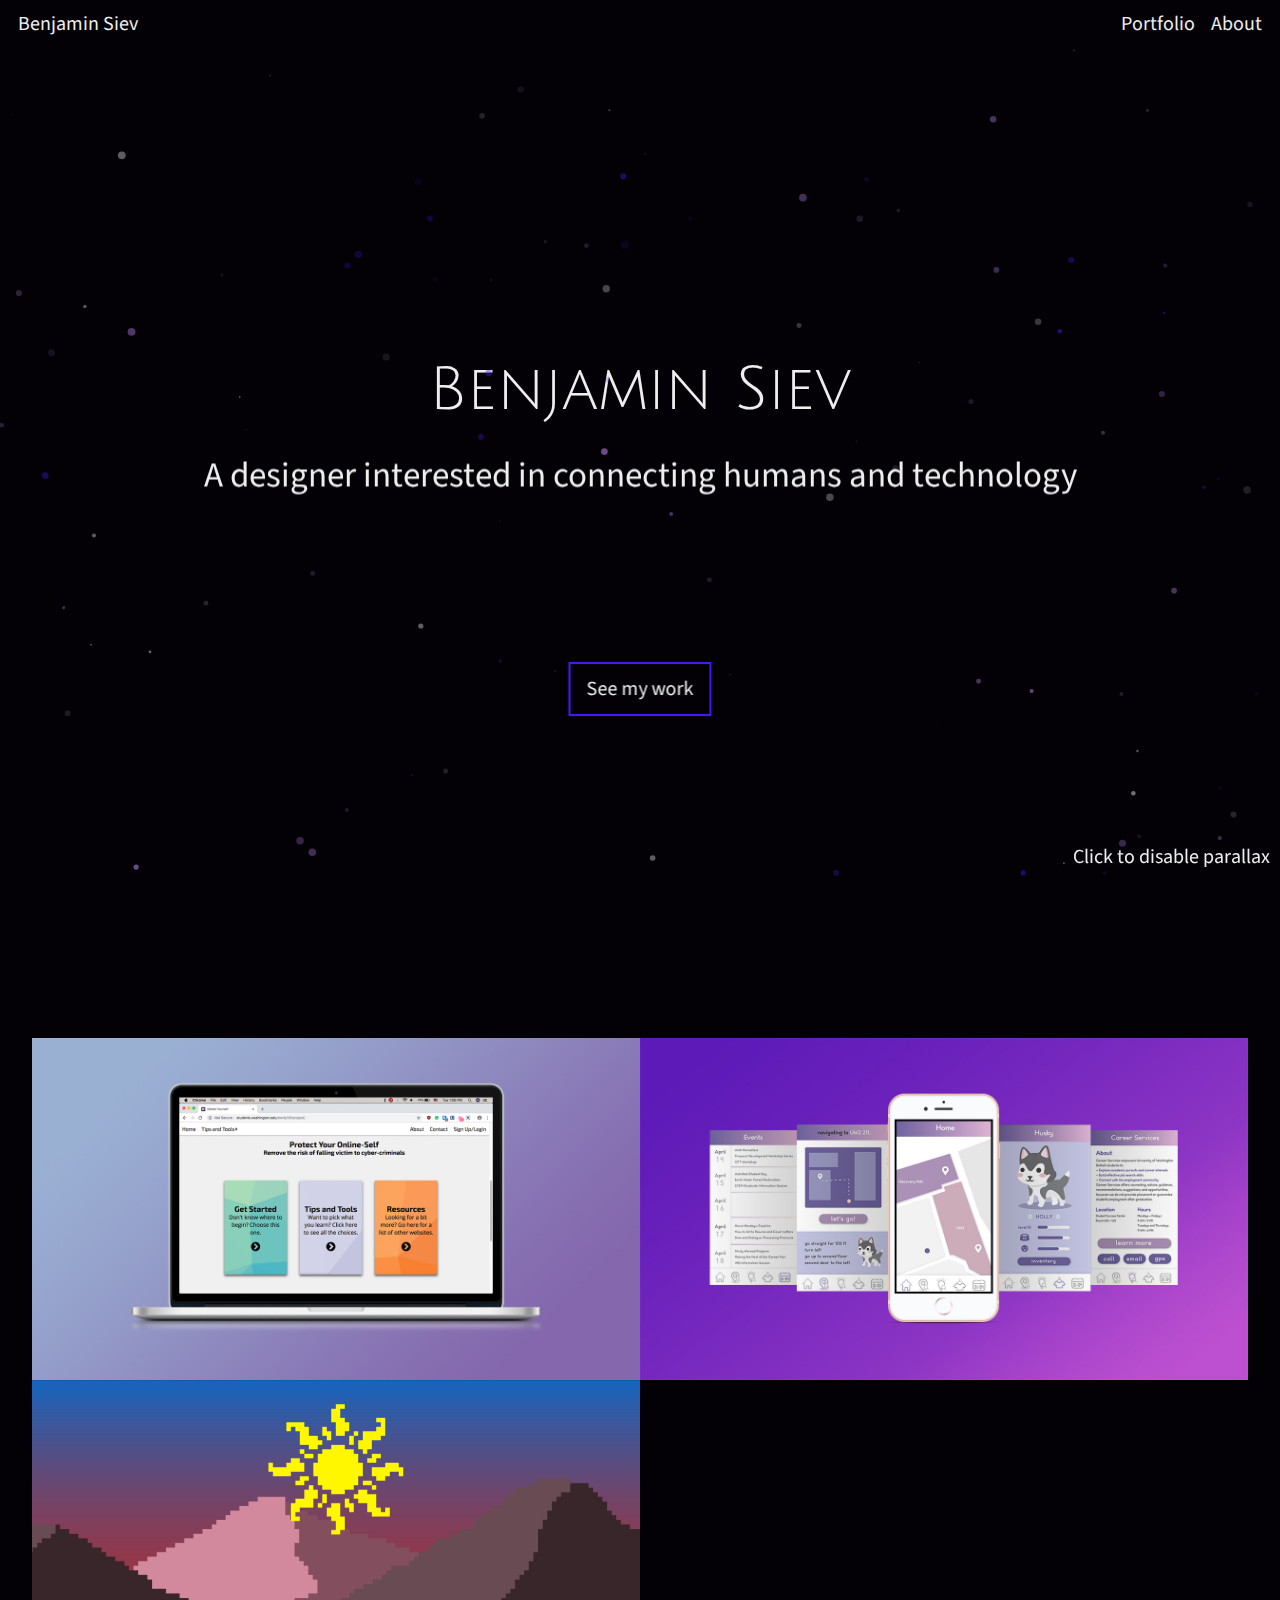
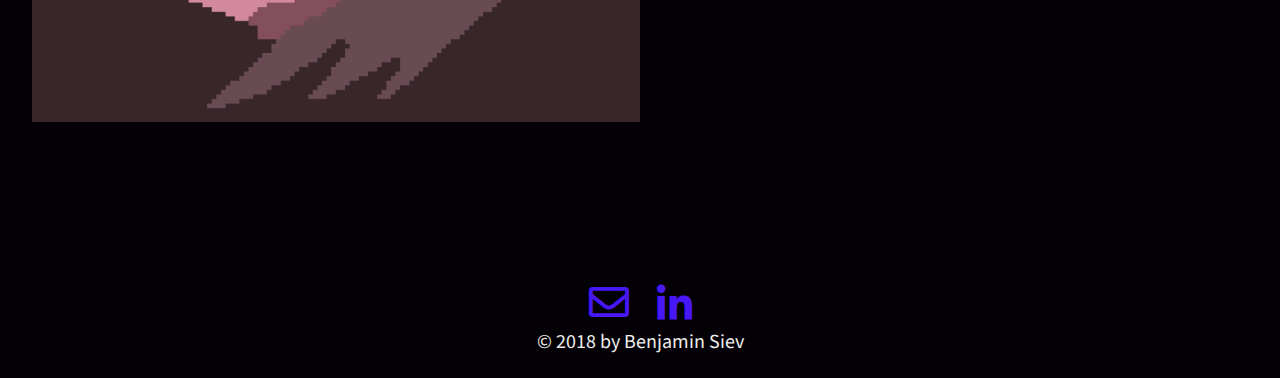
==== index.html @ a451a5f2 "redesigned portfolio and finished different pages" ====
<!doctype html>
<html class="no-js" lang="en" dir="ltr">
  <head>
    <meta charset="utf-8">
    <meta http-equiv="x-ua-compatible" content="ie=edge">
    <meta name="viewport" content="width=device-width, initial-scale=1.0">
    <title>Benjamin Siev</title>
    <link rel="stylesheet" href="css/foundation.css">
    <link rel="stylesheet" href="css/fontawesome/fontawesome-all.min.css">
    <link href="https://fonts.googleapis.com/css?family=Julius+Sans+One|Source+Sans+Pro" rel="stylesheet">
    <link rel="stylesheet" href="css/app.css">
  </head>
<body>
  <div class="sticky" data-sticky-container data-sticky data-options="marginTop:0; stickyOn:small;">
    <div class="title-bar" data-responsive-toggle="navbar">
      <button class="menu-icon" type="button" data-toggle="navbar"></button>
      <div class="title-bar-title">Menu</div>
    </div>

    <div class="top-bar" id="navbar">
      <div class="top-bar-left">
        <ul class="menu">
          <li><a href="#">Benjamin Siev</a></li>
        </ul>
      </div>
      <div class="top-bar-right">
        <ul class="menu">
          <li><a href="#portfolio">Portfolio</a></li>
          <li><a href="http://benjaminsiev.me/pages/about.html">About</a></li>
        </ul>
      </div>
    </div>
  </div>

  <section id="landing">
  	<div class="layer" data-depth="0.4">
  		<h1 id="landingTitle">Benjamin Siev</h1>
  	</div>

  	<div class="layer" data-depth="0.3">
  		<h2 id="subTitle">A designer interested in connecting humans and technology</h2>
  	</div>

  	<div class="layer" data-depth="0">
  		<div id="particles-js"></div>
  		<a id="landingButton" href="#portfolio">See my work</i></a>
  		<p>Click to disable parallax</p>
  	</div>
  </section>

  <div id="portfolio" class="grid-x">
    <div class="cell large-6 container">
      <a href="http://benjaminsiev.me/pages/delete.html">
        <img src="img/deleteYourself(macbook).jpg">
        <div class="overlay">
          <div class="text">
            <h4>Delete Yourself</h4>
            <h6>- web development</h6>
          </div>
        </div>
      </a>
    </div>

    <div class="cell large-6 container">
      <a href="http://benjaminsiev.me/pages/husky.html">
        <img src="img/pocketHusky.jpg">
        <div class="overlay">
          <div class="text">
            <h4>Pocket Husky</h4>
            <h6>- javascript development, technical writing</h6>
          </div>
        </div>
      </a>
    </div>

    <div class="cell large-6 container">
      <a href="http://benjaminsiev.me/pages/zoldo.html">
        <img src="img/zoldo.png">
        <div class="overlay">
          <div class="text">
            <h4>Fable of Zoldo</h4>
            <h6>- art design</h6>
          </div>
        </div>
      </a>
    </div>
  </div>

  <div class="contact grid-x">
    <div class="float-center">
    	<div>
    		<a href="mailto:benjaminsiev@gmail.com"><i class="far fa-envelope fa-2x"></i></a>
    		<a href="https://www.linkedin.com/in/benjamin-siev"><i class="fab fa-linkedin-in fa-2x"></i></a>
    	</div>
    	<p>	&#169; 2018 by Benjamin Siev</p>
    </div>
  </div>

  <script src="js/jquery-3.3.1.min.js"></script>
  <script src="js/vendor/what-input.js"></script>
  <script src="js/vendor/foundation.js"></script>
  <script src="js/parallax/parallax.min.js" charset="utf-8"></script>
  <script src="js/particles/particles.min.js"></script>
  <script src="js/particles/particleOptions.js"></script>
  <script src="js/app.js"></script>
</body>
</html>
---- css/app.css ----
html {
  font-size: 20px;
}

body {
  background-color: #030105;
  color: #eee;
  font-family: 'Source Sans Pro', sans-serif;
}

h1, h2, h3, h4, h5, h6 {
  font-family: 'Julius Sans One', sans-serif;
}

#portfolio {
  width: 95vw;
  margin: 0 auto;
}

/* Landing page styling */
#particles-js, .layer {
	height: 100%;
	width: 100%;
	position: absolute;
}

#landing {
  position: relative;
  height: 95vh;
  width: 100vw;
  max-width: 100%;
  overflow: hidden;
}

#landingTitle {
  position: absolute;
  top: 40%;
  left: 50%;
  -webkit-transform: translate3d(-50%, -50%, 0);
          transform: translate3d(-50%, -50%, 0);
  width: 75%;
  text-align: center;
}

#landing p {
	position: absolute;
	bottom: 10px;
	right: 10px;
	transition: all 0.2s;
	background-image: -webkit-linear-gradient(left, #9A2EFF, #4717f6);
	background-size: 0 40%;
	background-position: 0 100%;
	background-repeat: no-repeat;
}

#landing p:hover {
	cursor: pointer;
	background-size: 100% 40%;
}

#subTitle {
	position: absolute;
  top: 50%;
  left: 50%;
  -webkit-transform: translate3d(-50%, -50%, 0);
          transform: translate3d(-50%, -50%, 0);
  width: 75%;
  text-align: center;
  font-size: 1.75rem;
  font-family: 'Source Sans Pro', sans-serif;
}

#landingButton {
  color: #eee;
  position: absolute;
  top: 75%;
  left: 50%;
  -webkit-transform: translate3d(-50%, -50%, 0);
          transform: translate3d(-50%, -50%, 0);
  text-decoration: none;
  background-color: transparent;
  border:2px solid #4717f6;
  transition: all 0.2s;
  padding: 0.5em 0.8em;
}

#landingButton:hover {
	color: #eee;
  background-color: #4717f6;
}

section {
  margin-bottom: 15vh;
}

.text h6 {
  font-family: "Source Sans Pro", sans-serif;
}

/* Navbar styling */
.top-bar,
.top-bar ul {
  background-color: #030105;
}

.menu li {
  padding: 0.2rem 0.4rem;
}

.menu a {
  color: #eee;
  background-image: -webkit-linear-gradient(left, #9A2EFF, #4717f6);
	background-size: 0 40%;
	background-position: 0 100%;
	background-repeat: no-repeat;
	transition: all 0.2s;
  padding: 0;
}

.menu a:hover,
.menu a:focus {
  background-size: 100% 40%;
  background-color: transparent;
  color: #fff;
}

/* Footer styling */
.contact {
  text-align: center;
  margin-top: 8rem;
}

.contact a {
  margin: 0.6rem;
  transition: all 0.2s;
  color: #4717f6;
}

.contact a:hover {
  color: #9A2EFF;
}

@media screen and (max-width: 39.9375em) {
  html {
    font-size: 16px;
  }

  #subTitle {
    font-size: 1.25rem;
  }
}

@media screen and (min-width: 40em) {
  html {
    font-size: 18px;
  }
}

@media screen and (min-width: 64em) {
  html {
    font-size: 20px;
  }
}

.container {
  position: relative;
}

.overlay {
  position: absolute;
  top: 50%;
  left: 50%;
  -webkit-transform: translate(-50%, -50%);
  transform: translate(-50%, -50%);
  height: 100%;
  width: 100%;
  opacity: 0;
  transition: .5s ease;
  background-color: #4717f6;
}

.container:hover .overlay {
  opacity: 0.9;
}

.text {
  color: white;
  position: absolute;
  bottom: 2rem;
  right: 2.5rem;
  text-align: right;
}

.text h6 {
  font-style: italic;
}
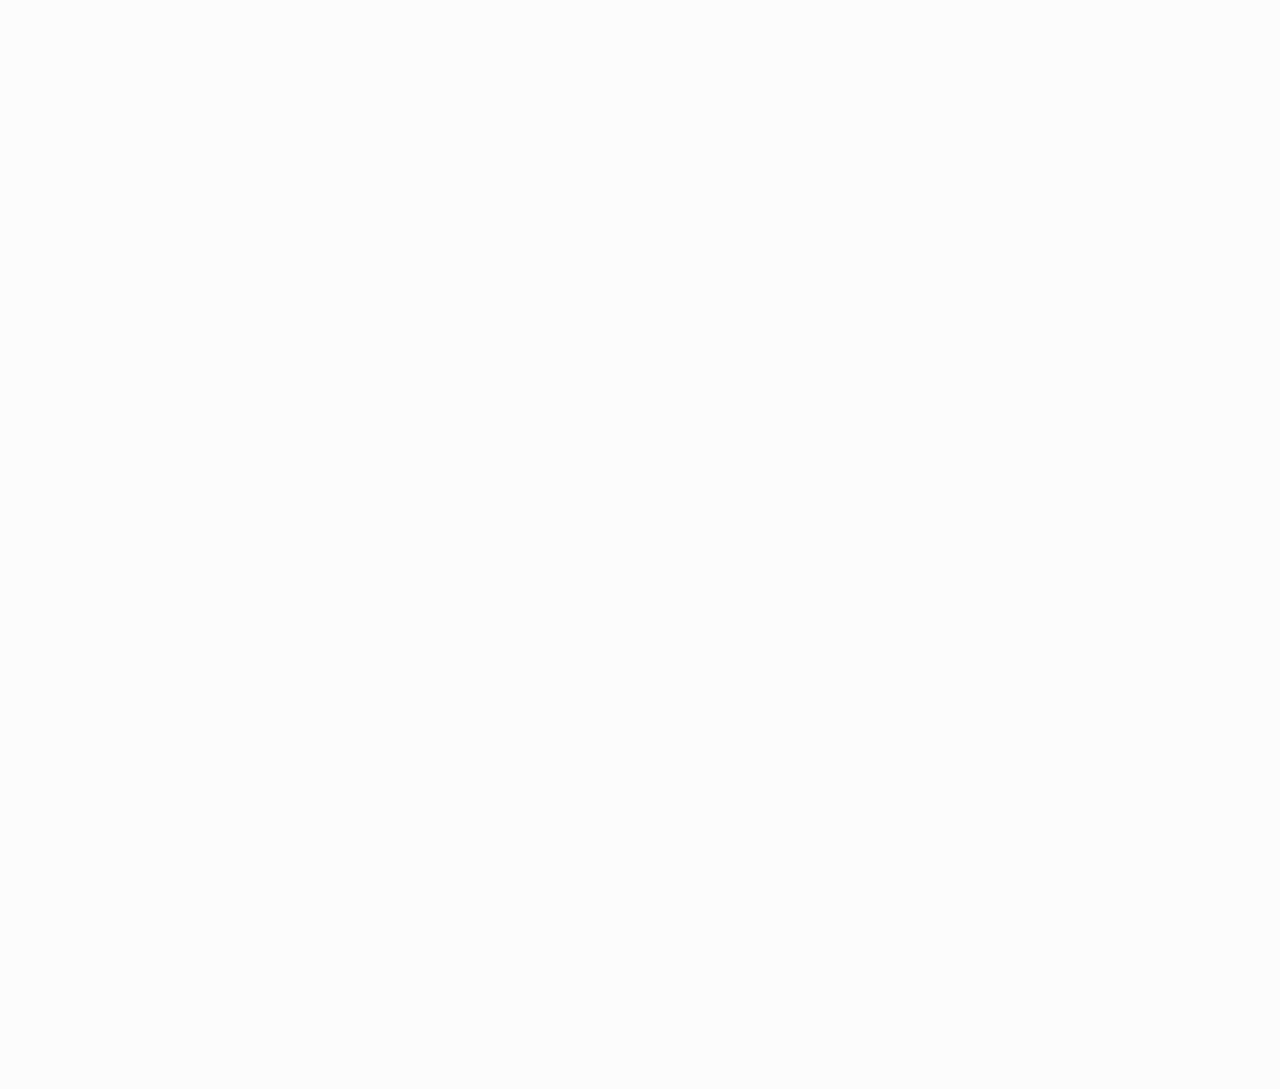
==== commit 091f2dda: "redesigned portfolio" ====
--- a/index.html
+++ b/index.html
@@ -1,107 +1,42 @@
-<!doctype html>
-<html class="no-js" lang="en" dir="ltr">
+<!DOCTYPE html>
+<html lang="en" dir="ltr">
   <head>
     <meta charset="utf-8">
-    <meta http-equiv="x-ua-compatible" content="ie=edge">
     <meta name="viewport" content="width=device-width, initial-scale=1.0">
-    <title>Benjamin Siev</title>
-    <link rel="stylesheet" href="css/foundation.css">
-    <link rel="stylesheet" href="css/fontawesome/fontawesome-all.min.css">
-    <link href="https://fonts.googleapis.com/css?family=Julius+Sans+One|Source+Sans+Pro" rel="stylesheet">
-    <link rel="stylesheet" href="css/app.css">
+    <title>Benjamin Siev | Portfolio</title>
+    <link rel="stylesheet" href="css/index.css">
+    <link href="https://fonts.googleapis.com/css?family=Montserrat:400,700" rel="stylesheet">
+    <link rel="stylesheet" href="css/animsition.min.css">
   </head>
-<body>
-  <div class="sticky" data-sticky-container data-sticky data-options="marginTop:0; stickyOn:small;">
-    <div class="title-bar" data-responsive-toggle="navbar">
-      <button class="menu-icon" type="button" data-toggle="navbar"></button>
-      <div class="title-bar-title">Menu</div>
-    </div>
+  <body>
+    <div class='animsition'>
+      <div class="nameDiv">
+        <h1>Benjamin Siev</h1>
+        <h2>Aspiring UX/UI Designer</h2>
+        <h4><a href='http://benjaminsiev.me/about.html' class='animsition-link'>learn about me</a></h4>
+      </div>
 
-    <div class="top-bar" id="navbar">
-      <div class="top-bar-left">
-        <ul class="menu">
-          <li><a href="#">Benjamin Siev</a></li>
-        </ul>
+      <div class="portfolio">
+        <p><a href='http://benjaminsiev.me/projects/delete.html'>Full-stack website</a> for visitors to learn good online habits | Objective-C development on a group project about autism awareness (Page coming soon!) | <a href='http://benjaminsiev.me/projects/zoldo.html'>Art asset design</a> for an absurdist Unity game | Bloodworks Northwest online training platform <a href='http://benjaminsiev.me/projects/bloodworks.html'>UI concept design</a> | Promoting campus interaction through a mobile AR game using <a href='http://benjaminsiev.me/projects/pocket.html'>JavaScript and Google Maps API</a></p>
       </div>
-      <div class="top-bar-right">
-        <ul class="menu">
-          <li><a href="#portfolio">Portfolio</a></li>
-          <li><a href="http://benjaminsiev.me/pages/about.html">About</a></li>
-        </ul>
+
+      <div class="footer">
+        <h3 class='caption'>&uarr; Go ahead, click on one of those.</h3>
+
+          <div>
+            <h4>Email</h4>
+            <a href="mailto:benjaminsiev@gmail.com"><span class='smallCaps'>benjaminsiev@gmail.com</span></a>
+          </div>
+
+          <div>
+            <h4>LinkedIn</h4>
+            <a href="https://www.linkedin.com/in/benjamin-siev"><span class='smallCaps'>/in/benjamin-siev</span></a>
+          </div>
       </div>
-    </div>
-  </div>
 
-  <section id="landing">
-  	<div class="layer" data-depth="0.4">
-  		<h1 id="landingTitle">Benjamin Siev</h1>
-  	</div>
-
-  	<div class="layer" data-depth="0.3">
-  		<h2 id="subTitle">A designer interested in connecting humans and technology</h2>
-  	</div>
-
-  	<div class="layer" data-depth="0">
-  		<div id="particles-js"></div>
-  		<a id="landingButton" href="#portfolio">See my work</i></a>
-  		<p>Click to disable parallax</p>
-  	</div>
-  </section>
-
-  <div id="portfolio" class="grid-x">
-    <div class="cell large-6 container">
-      <a href="http://benjaminsiev.me/pages/delete.html">
-        <img src="img/deleteYourself(macbook).jpg">
-        <div class="overlay">
-          <div class="text">
-            <h4>Delete Yourself</h4>
-            <h6>- web development</h6>
-          </div>
-        </div>
-      </a>
-    </div>
-
-    <div class="cell large-6 container">
-      <a href="http://benjaminsiev.me/pages/husky.html">
-        <img src="img/pocketHusky.jpg">
-        <div class="overlay">
-          <div class="text">
-            <h4>Pocket Husky</h4>
-            <h6>- javascript development, technical writing</h6>
-          </div>
-        </div>
-      </a>
-    </div>
-
-    <div class="cell large-6 container">
-      <a href="http://benjaminsiev.me/pages/zoldo.html">
-        <img src="img/zoldo.png">
-        <div class="overlay">
-          <div class="text">
-            <h4>Fable of Zoldo</h4>
-            <h6>- art design</h6>
-          </div>
-        </div>
-      </a>
-    </div>
-  </div>
-
-  <div class="contact grid-x">
-    <div class="float-center">
-    	<div>
-    		<a href="mailto:benjaminsiev@gmail.com"><i class="far fa-envelope fa-2x"></i></a>
-    		<a href="https://www.linkedin.com/in/benjamin-siev"><i class="fab fa-linkedin-in fa-2x"></i></a>
-    	</div>
-    	<p>	&#169; 2018 by Benjamin Siev</p>
-    </div>
-  </div>
-
-  <script src="js/jquery-3.3.1.min.js"></script>
-  <script src="js/vendor/what-input.js"></script>
-  <script src="js/vendor/foundation.js"></script>
-  <script src="js/parallax/parallax.min.js" charset="utf-8"></script>
-  <script src="js/particles/particles.min.js"></script>
-  <script src="js/particles/particleOptions.js"></script>
-  <script src="js/app.js"></script>
-</body>
+    <div>
+  </body>
+  <script src='js/jquery-3.3.1.min.js'></script>
+  <script src='js/animsition.min.js'></script>
+  <script src='js/index.js'></script>
 </html>
--- a/css/index.css
+++ b/css/index.css
@@ -0,0 +1,112 @@
+* {
+  font-family: 'Montserrat', sans-serif;
+}
+
+body {
+  background-color: #fcfcfc;
+  transition: background-image 0.2s ease;
+}
+
+p {
+  line-height: 1.6;
+}
+
+.nameDiv {
+  display: inline-block;
+  margin-left: 20vw;
+  margin-top: 5vh;
+}
+
+.nameDiv h1 {
+  font-size: 3.5em;
+}
+
+.nameDiv h2 {
+  font-size: 1.75em;
+  float: right;
+}
+
+.nameDiv h1, h2 {
+  margin: 0.25em 0em;
+}
+
+.nameDiv a {
+  float: right;
+}
+
+.portfolio {
+  font-size: 1.75em;
+  width: 75%;
+  margin: 13vh auto;
+}
+
+a {
+  font-weight: bold;
+  color: #9A2EFF;
+  background-image: -webkit-linear-gradient(left, #9A2EFF 0%, #9A2EFF 100%);
+  border-bottom: 3px solid #9A2EFF;
+  transition: all 0.2s;
+  background-size: 100% 0;
+  background-position: 0 100%;
+  background-repeat: no-repeat;
+  text-decoration: none;
+}
+
+a:hover {
+  color: #fcfcfc;
+  background-size: 100% 100%;
+}
+
+.caption {
+  font-size: 1.75em;
+  margin: auto 2em;
+}
+
+.footer {
+  display: flex;
+  justify-content: center;
+}
+
+.footer div {
+  display: inline-block;
+  margin: 0 2em;
+}
+
+.footer div a {
+  font-size: 1.25em;
+}
+
+.smallCaps {
+  font-variant: small-caps;
+}
+
+@media screen and (max-width: 39.9375em) {
+  html {
+    font-size: 16px;
+  }
+
+  .nameDiv {
+    margin: 5vw;
+  }
+
+  .nameDiv h2, .nameDiv a {
+    float: none;
+  }
+
+  .portfolio {
+    width: 90%;
+    margin: 10vw auto;
+  }
+}
+
+@media screen and (min-width: 40em) {
+  html {
+    font-size: 18px;
+  }
+}
+
+@media screen and (min-width: 64em) {
+  html {
+    font-size: 20px;
+  }
+}
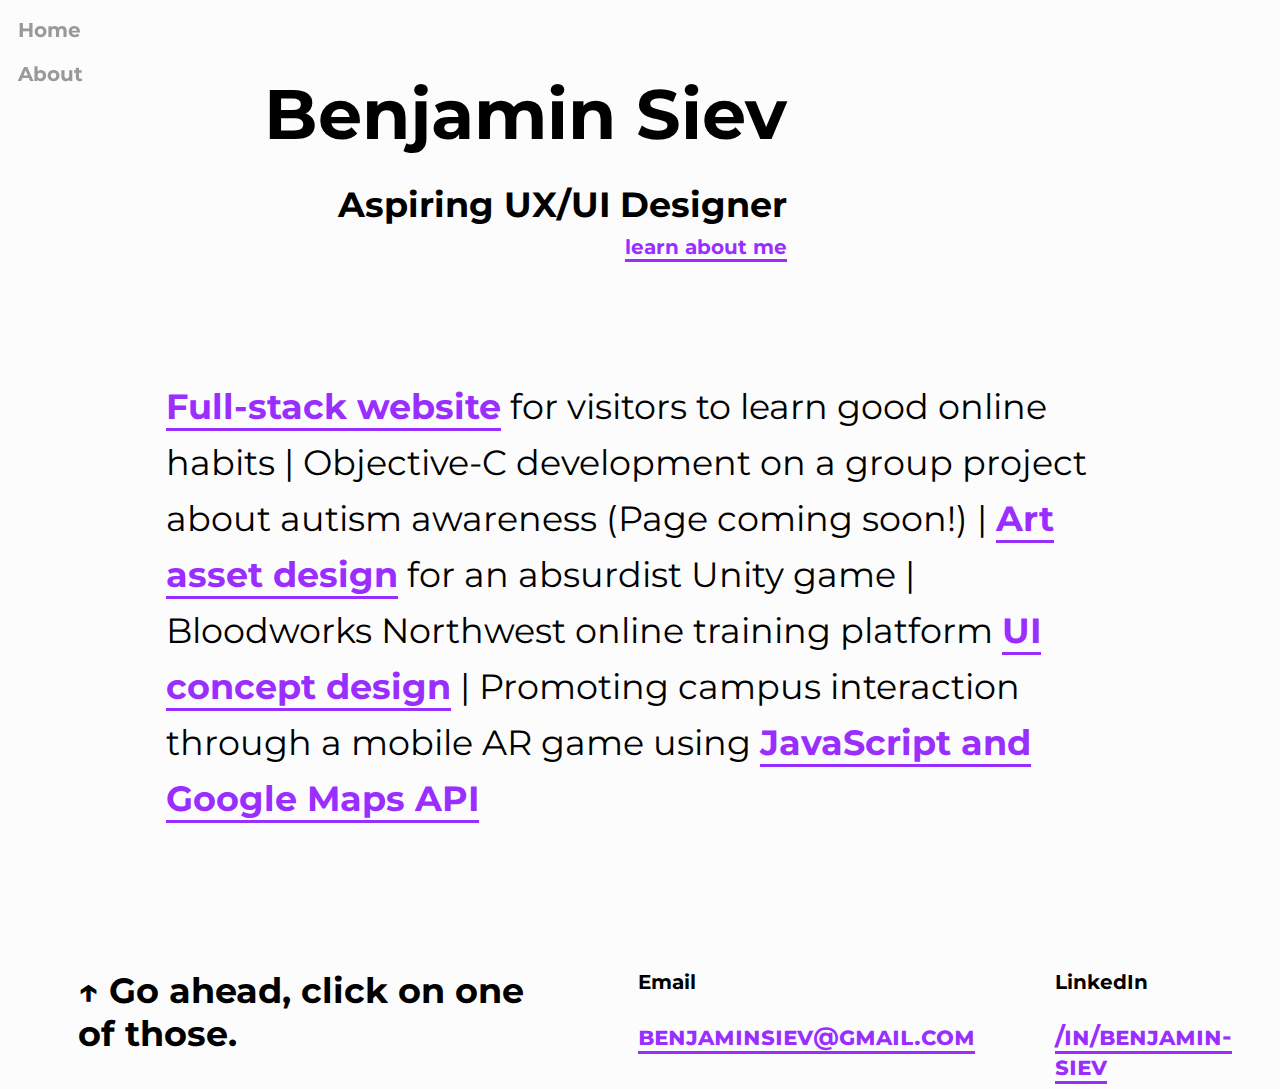
==== commit 496d6a53: "took out animsition to prevent infinite load times" ====
--- a/index.html
+++ b/index.html
@@ -4,12 +4,19 @@
     <meta charset="utf-8">
     <meta name="viewport" content="width=device-width, initial-scale=1.0">
     <title>Benjamin Siev | Portfolio</title>
+    <link href="https://fonts.googleapis.com/css?family=Montserrat:400,700" rel="stylesheet">
     <link rel="stylesheet" href="css/index.css">
-    <link href="https://fonts.googleapis.com/css?family=Montserrat:400,700" rel="stylesheet">
-    <link rel="stylesheet" href="css/animsition.min.css">
+    <link rel="stylesheet" href="css/fontawesome/fontawesome-all.min.css">
   </head>
   <body>
-    <div class='animsition'>
+      <div id='navbar' class='nav'>
+        <a href="javascript:void(0);" class="icon" onclick="showNav()">
+          <i class="fa fa-bars fa-lg"></i>
+        </a>
+        <a href="http://benjaminsiev.me/">Home</a>
+        <a href="http://benjaminsiev.me/about.html">About</a>
+      </div>
+
       <div class="nameDiv">
         <h1>Benjamin Siev</h1>
         <h2>Aspiring UX/UI Designer</h2>
@@ -17,7 +24,7 @@
       </div>
 
       <div class="portfolio">
-        <p><a href='http://benjaminsiev.me/projects/delete.html'>Full-stack website</a> for visitors to learn good online habits | Objective-C development on a group project about autism awareness (Page coming soon!) | <a href='http://benjaminsiev.me/projects/zoldo.html'>Art asset design</a> for an absurdist Unity game | Bloodworks Northwest online training platform <a href='http://benjaminsiev.me/projects/bloodworks.html'>UI concept design</a> | Promoting campus interaction through a mobile AR game using <a href='http://benjaminsiev.me/projects/pocket.html'>JavaScript and Google Maps API</a></p>
+        <p><a href='http://benjaminsiev.me/projects/delete.html'>Full-stack website</a> for visitors to learn good online habits | Objective-C development on a group project about autism awareness (Page coming soon!) | <a href='http://benjaminsiev.me/projects/zoldo.html'>Art asset design</a> for an absurdist Unity game | Bloodworks Northwest online training platform <a href='http://benjaminsiev.me/projects/bloodworks.html'>UI concept design</a> | Promoting campus interaction through a mobile AR game using <a href='http://benjaminsiev.me/projects/husky.html'>JavaScript and Google Maps API</a></p>
       </div>
 
       <div class="footer">
@@ -33,10 +40,7 @@
             <a href="https://www.linkedin.com/in/benjamin-siev"><span class='smallCaps'>/in/benjamin-siev</span></a>
           </div>
       </div>
-
-    <div>
   </body>
   <script src='js/jquery-3.3.1.min.js'></script>
-  <script src='js/animsition.min.js'></script>
   <script src='js/index.js'></script>
 </html>
--- a/css/index.css
+++ b/css/index.css
@@ -9,6 +9,30 @@
 
 p {
   line-height: 1.6;
+}
+
+.nav {
+  margin: 0;
+  padding: 0;
+  width: 5%;
+  position: fixed;
+}
+
+.nav a {
+  display: block;
+  padding: 0.5em;
+  border: none;
+  color: #999999;
+  background-image: none;
+  text-decoration: none;
+}
+
+.nav a:hover {
+  color: #636363
+}
+
+.nav .icon {
+  display: none;
 }
 
 .nameDiv {
@@ -97,12 +121,32 @@
     width: 90%;
     margin: 10vw auto;
   }
+
+  .nav a:not(:first-child) {
+    display: none;
+  }
+
+  .nav a.icon {
+    display: block;
+  }
+}
+
+@media screen and (max-width: 39.9375em) {
+  .nav.responsive {
+    position: relative;
+  }
+
+  .nav.responsive a {
+    display: block;
+    text-align: left;
+  }
 }
 
 @media screen and (min-width: 40em) {
   html {
     font-size: 18px;
   }
+
 }
 
 @media screen and (min-width: 64em) {
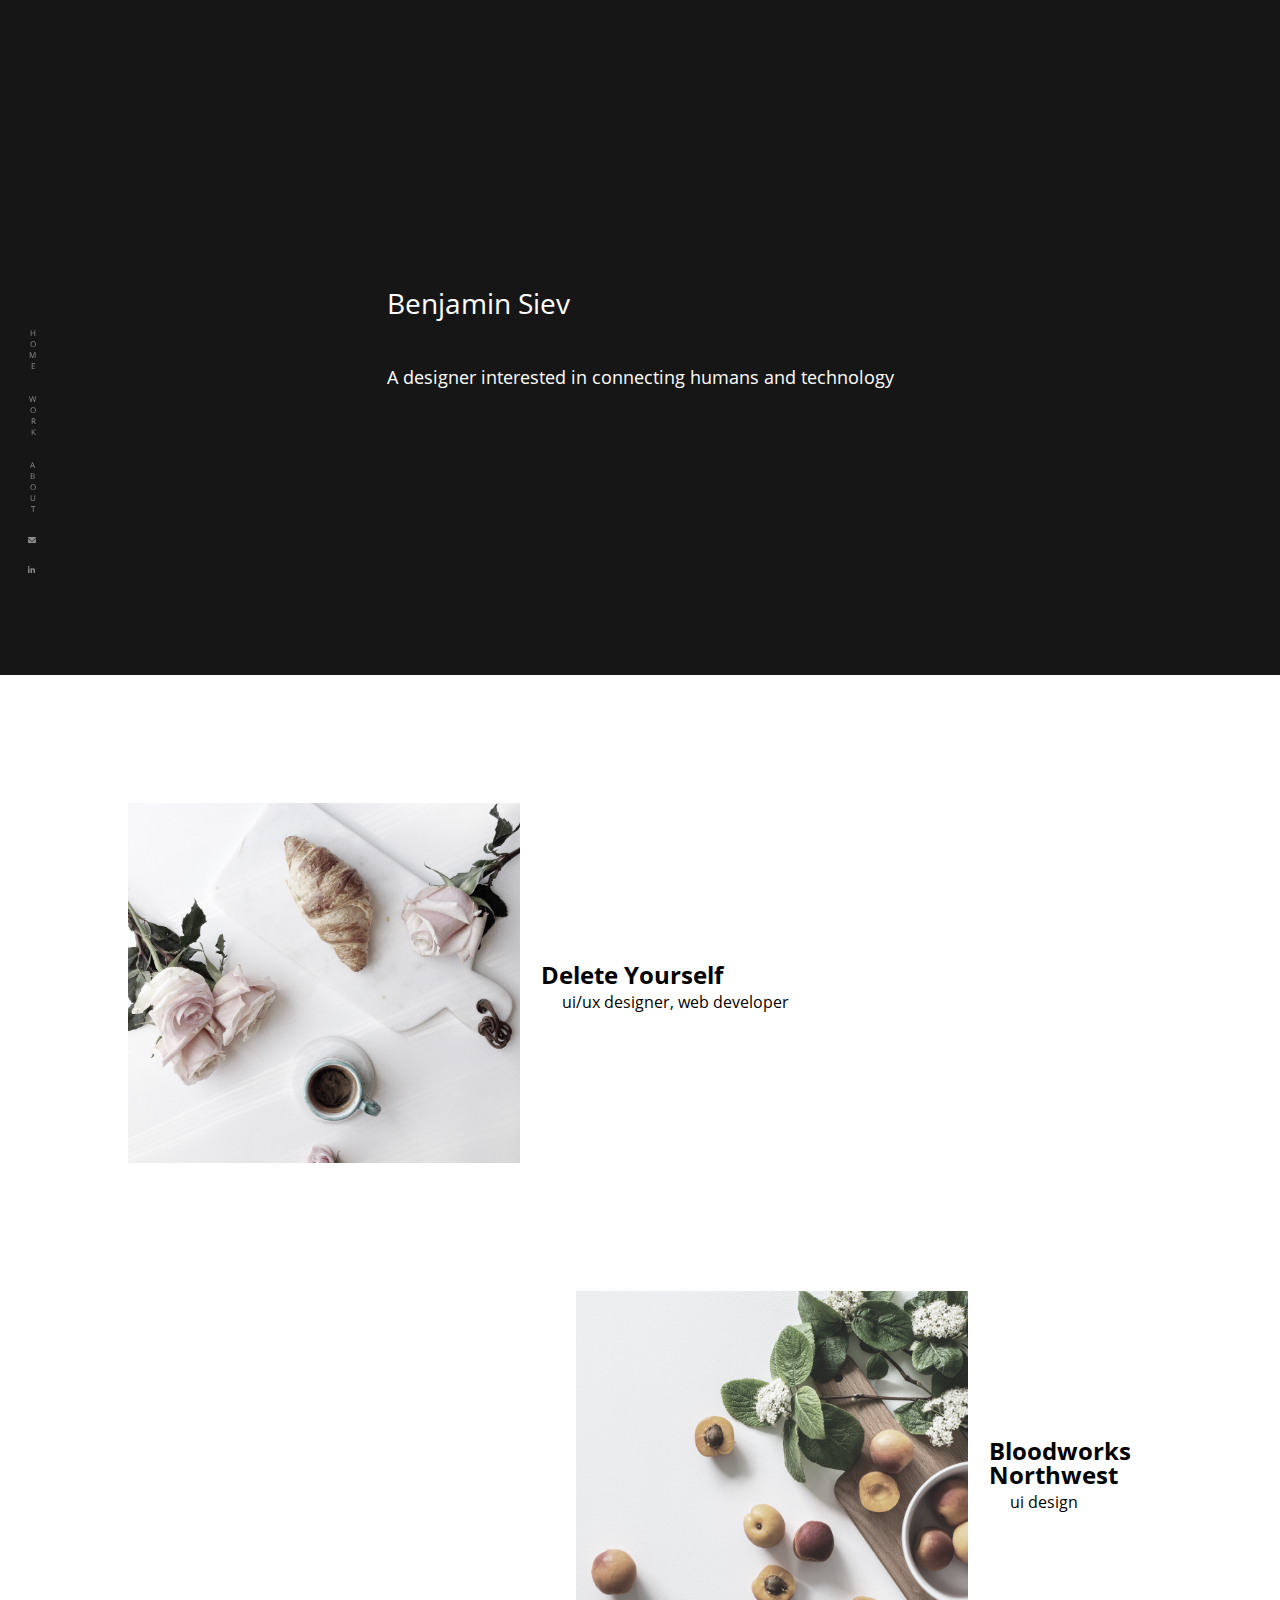
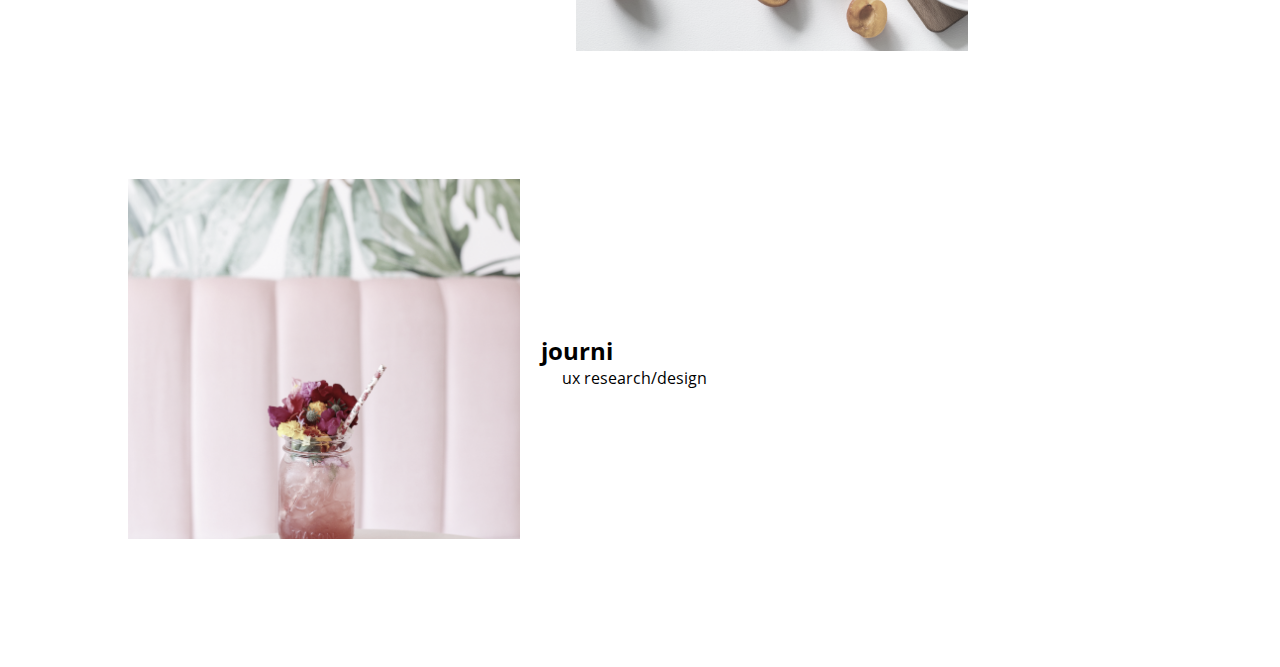
==== commit 8a01b8af: "new portfolio" ====
--- a/index.html
+++ b/index.html
@@ -1,46 +1,74 @@
 <!DOCTYPE html>
-<html lang="en" dir="ltr">
-  <head>
-    <meta charset="utf-8">
-    <meta name="viewport" content="width=device-width, initial-scale=1.0">
-    <title>Benjamin Siev | Portfolio</title>
-    <link href="https://fonts.googleapis.com/css?family=Montserrat:400,700" rel="stylesheet">
-    <link rel="stylesheet" href="css/index.css">
-    <link rel="stylesheet" href="css/fontawesome/fontawesome-all.min.css">
-  </head>
-  <body>
-      <div id='navbar' class='nav'>
-        <a href="javascript:void(0);" class="icon" onclick="showNav()">
-          <i class="fa fa-bars fa-lg"></i>
-        </a>
-        <a href="http://benjaminsiev.me/">Home</a>
-        <a href="http://benjaminsiev.me/about.html">About</a>
-      </div>
+    <head>
+        <meta charset="utf-8">
+        <meta http-equiv="X-UA-Compatible" content="IE=edge">
+        <title>Benjamin Siev</title>
+        <meta name="description" content="">
+        <meta name="viewport" content="width=device-width, initial-scale=1">
+        <link rel="stylesheet" href="css/reset.css">
+        <link rel="stylesheet" href="css/all.min.css">
+        <link rel="stylesheet" href="css/styles.css">
+    </head>
 
-      <div class="nameDiv">
-        <h1>Benjamin Siev</h1>
-        <h2>Aspiring UX/UI Designer</h2>
-        <h4><a href='http://benjaminsiev.me/about.html' class='animsition-link'>learn about me</a></h4>
-      </div>
+    <body>
+        <nav id="nav">
+            <a href="javascript:void(0)" class="closeButton" onclick="closeNav()">&#215;</a>
 
-      <div class="portfolio">
-        <p><a href='http://benjaminsiev.me/projects/delete.html'>Full-stack website</a> for visitors to learn good online habits | Objective-C development on a group project about autism awareness (Page coming soon!) | <a href='http://benjaminsiev.me/projects/zoldo.html'>Art asset design</a> for an absurdist Unity game | Bloodworks Northwest online training platform <a href='http://benjaminsiev.me/projects/bloodworks.html'>UI concept design</a> | Promoting campus interaction through a mobile AR game using <a href='http://benjaminsiev.me/projects/husky.html'>JavaScript and Google Maps API</a></p>
-      </div>
+            <div>
+                <a href="#">Home</a>
+                <a href="#">Work</a>
+                <a href="#">About</a>
+                <a href="mailto:benjaminsiev@gmail.com"><i class="fa fa-envelope"></i></a>
+                <a href="https://www.linkedin.com/"><i class="fab fa-linkedin-in"></i></a>
+            </div>
+        </nav>
+    
+        <nav class="mobileNav">
+            <span onclick="openNav()">MENU</span>
+        </nav>
 
-      <div class="footer">
-        <h3 class='caption'>&uarr; Go ahead, click on one of those.</h3>
+        <section id="landing">
+            <div class="container">
+                <h1>Benjamin Siev</h1>
+                <h3>A designer interested in connecting humans and technology</h3>
+            </div>
+        </section>
 
-          <div>
-            <h4>Email</h4>
-            <a href="mailto:benjaminsiev@gmail.com"><span class='smallCaps'>benjaminsiev@gmail.com</span></a>
-          </div>
+        <section class="portfolio">
+                <div class="portfolioItem">
+                    <a href="#">
+                        <div class="portfolioImage"></div>
+                        
+                        <div class="portfolioInfo">
+                            <h1>Delete Yourself</h1>
+                            <p>ui/ux designer, web developer</p>
+                        </div>
+                    </a>
+                </div>
 
-          <div>
-            <h4>LinkedIn</h4>
-            <a href="https://www.linkedin.com/in/benjamin-siev"><span class='smallCaps'>/in/benjamin-siev</span></a>
-          </div>
-      </div>
-  </body>
-  <script src='js/jquery-3.3.1.min.js'></script>
-  <script src='js/index.js'></script>
-</html>
+                <div class="portfolioItem">
+                    <a href="#">
+                        <div class="portfolioImage"></div>
+    
+                        <div class="portfolioInfo">
+                            <h1>Bloodworks Northwest</h1>
+                            <p>ui design</p>
+                        </div>
+                    </a>
+                </div>
+
+                <div class="portfolioItem">
+                    <a href="#">
+                        <div class="portfolioImage"></div>
+    
+                        <div class="portfolioInfo">
+                            <h1>journi</h1>
+                            <p>ux research/design</p>
+                        </div>
+                    </a>
+                </div>
+        </section>
+    </body>
+    <script src="https://ajax.googleapis.com/ajax/libs/jquery/3.3.1/jquery.min.js"></script>
+    <script src="js/index.js"></script>
+</html>--- a/css/all.min.css
+++ b/css/all.min.css
@@ -0,0 +1,5 @@
+/*!
+ * Font Awesome Free 5.8.1 by @fontawesome - https://fontawesome.com
+ * License - https://fontawesome.com/license/free (Icons: CC BY 4.0, Fonts: SIL OFL 1.1, Code: MIT License)
+ */
+.fa,.fab,.fal,.far,.fas{-moz-osx-font-smoothing:grayscale;-webkit-font-smoothing:antialiased;display:inline-block;font-style:normal;font-variant:normal;text-rendering:auto;line-height:1}.fa-lg{font-size:1.33333em;line-height:.75em;vertical-align:-.0667em}.fa-xs{font-size:.75em}.fa-sm{font-size:.875em}.fa-1x{font-size:1em}.fa-2x{font-size:2em}.fa-3x{font-size:3em}.fa-4x{font-size:4em}.fa-5x{font-size:5em}.fa-6x{font-size:6em}.fa-7x{font-size:7em}.fa-8x{font-size:8em}.fa-9x{font-size:9em}.fa-10x{font-size:10em}.fa-fw{text-align:center;width:1.25em}.fa-ul{list-style-type:none;margin-left:2.5em;padding-left:0}.fa-ul>li{position:relative}.fa-li{left:-2em;position:absolute;text-align:center;width:2em;line-height:inherit}.fa-border{border:.08em solid #eee;border-radius:.1em;padding:.2em .25em .15em}.fa-pull-left{float:left}.fa-pull-right{float:right}.fa.fa-pull-left,.fab.fa-pull-left,.fal.fa-pull-left,.far.fa-pull-left,.fas.fa-pull-left{margin-right:.3em}.fa.fa-pull-right,.fab.fa-pull-right,.fal.fa-pull-right,.far.fa-pull-right,.fas.fa-pull-right{margin-left:.3em}.fa-spin{animation:fa-spin 2s infinite linear}.fa-pulse{animation:fa-spin 1s infinite steps(8)}@keyframes fa-spin{0%{transform:rotate(0deg)}to{transform:rotate(1turn)}}.fa-rotate-90{-ms-filter:"progid:DXImageTransform.Microsoft.BasicImage(rotation=1)";transform:rotate(90deg)}.fa-rotate-180{-ms-filter:"progid:DXImageTransform.Microsoft.BasicImage(rotation=2)";transform:rotate(180deg)}.fa-rotate-270{-ms-filter:"progid:DXImageTransform.Microsoft.BasicImage(rotation=3)";transform:rotate(270deg)}.fa-flip-horizontal{-ms-filter:"progid:DXImageTransform.Microsoft.BasicImage(rotation=0, mirror=1)";transform:scaleX(-1)}.fa-flip-vertical{transform:scaleY(-1)}.fa-flip-both,.fa-flip-horizontal.fa-flip-vertical,.fa-flip-vertical{-ms-filter:"progid:DXImageTransform.Microsoft.BasicImage(rotation=2, mirror=1)"}.fa-flip-both,.fa-flip-horizontal.fa-flip-vertical{transform:scale(-1)}:root .fa-flip-both,:root .fa-flip-horizontal,:root .fa-flip-vertical,:root .fa-rotate-90,:root .fa-rotate-180,:root .fa-rotate-270{filter:none}.fa-stack{display:inline-block;height:2em;line-height:2em;position:relative;vertical-align:middle;width:2.5em}.fa-stack-1x,.fa-stack-2x{left:0;position:absolute;text-align:center;width:100%}.fa-stack-1x{line-height:inherit}.fa-stack-2x{font-size:2em}.fa-inverse{color:#fff}.fa-500px:before{content:"\f26e"}.fa-accessible-icon:before{content:"\f368"}.fa-accusoft:before{content:"\f369"}.fa-acquisitions-incorporated:before{content:"\f6af"}.fa-ad:before{content:"\f641"}.fa-address-book:before{content:"\f2b9"}.fa-address-card:before{content:"\f2bb"}.fa-adjust:before{content:"\f042"}.fa-adn:before{content:"\f170"}.fa-adobe:before{content:"\f778"}.fa-adversal:before{content:"\f36a"}.fa-affiliatetheme:before{content:"\f36b"}.fa-air-freshener:before{content:"\f5d0"}.fa-airbnb:before{content:"\f834"}.fa-algolia:before{content:"\f36c"}.fa-align-center:before{content:"\f037"}.fa-align-justify:before{content:"\f039"}.fa-align-left:before{content:"\f036"}.fa-align-right:before{content:"\f038"}.fa-alipay:before{content:"\f642"}.fa-allergies:before{content:"\f461"}.fa-amazon:before{content:"\f270"}.fa-amazon-pay:before{content:"\f42c"}.fa-ambulance:before{content:"\f0f9"}.fa-american-sign-language-interpreting:before{content:"\f2a3"}.fa-amilia:before{content:"\f36d"}.fa-anchor:before{content:"\f13d"}.fa-android:before{content:"\f17b"}.fa-angellist:before{content:"\f209"}.fa-angle-double-down:before{content:"\f103"}.fa-angle-double-left:before{content:"\f100"}.fa-angle-double-right:before{content:"\f101"}.fa-angle-double-up:before{content:"\f102"}.fa-angle-down:before{content:"\f107"}.fa-angle-left:before{content:"\f104"}.fa-angle-right:before{content:"\f105"}.fa-angle-up:before{content:"\f106"}.fa-angry:before{content:"\f556"}.fa-angrycreative:before{content:"\f36e"}.fa-angular:before{content:"\f420"}.fa-ankh:before{content:"\f644"}.fa-app-store:before{content:"\f36f"}.fa-app-store-ios:before{content:"\f370"}.fa-apper:before{content:"\f371"}.fa-apple:before{content:"\f179"}.fa-apple-alt:before{content:"\f5d1"}.fa-apple-pay:before{content:"\f415"}.fa-archive:before{content:"\f187"}.fa-archway:before{content:"\f557"}.fa-arrow-alt-circle-down:before{content:"\f358"}.fa-arrow-alt-circle-left:before{content:"\f359"}.fa-arrow-alt-circle-right:before{content:"\f35a"}.fa-arrow-alt-circle-up:before{content:"\f35b"}.fa-arrow-circle-down:before{content:"\f0ab"}.fa-arrow-circle-left:before{content:"\f0a8"}.fa-arrow-circle-right:before{content:"\f0a9"}.fa-arrow-circle-up:before{content:"\f0aa"}.fa-arrow-down:before{content:"\f063"}.fa-arrow-left:before{content:"\f060"}.fa-arrow-right:before{content:"\f061"}.fa-arrow-up:before{content:"\f062"}.fa-arrows-alt:before{content:"\f0b2"}.fa-arrows-alt-h:before{content:"\f337"}.fa-arrows-alt-v:before{content:"\f338"}.fa-artstation:before{content:"\f77a"}.fa-assistive-listening-systems:before{content:"\f2a2"}.fa-asterisk:before{content:"\f069"}.fa-asymmetrik:before{content:"\f372"}.fa-at:before{content:"\f1fa"}.fa-atlas:before{content:"\f558"}.fa-atlassian:before{content:"\f77b"}.fa-atom:before{content:"\f5d2"}.fa-audible:before{content:"\f373"}.fa-audio-description:before{content:"\f29e"}.fa-autoprefixer:before{content:"\f41c"}.fa-avianex:before{content:"\f374"}.fa-aviato:before{content:"\f421"}.fa-award:before{content:"\f559"}.fa-aws:before{content:"\f375"}.fa-baby:before{content:"\f77c"}.fa-baby-carriage:before{content:"\f77d"}.fa-backspace:before{content:"\f55a"}.fa-backward:before{content:"\f04a"}.fa-bacon:before{content:"\f7e5"}.fa-balance-scale:before{content:"\f24e"}.fa-ban:before{content:"\f05e"}.fa-band-aid:before{content:"\f462"}.fa-bandcamp:before{content:"\f2d5"}.fa-barcode:before{content:"\f02a"}.fa-bars:before{content:"\f0c9"}.fa-baseball-ball:before{content:"\f433"}.fa-basketball-ball:before{content:"\f434"}.fa-bath:before{content:"\f2cd"}.fa-battery-empty:before{content:"\f244"}.fa-battery-full:before{content:"\f240"}.fa-battery-half:before{content:"\f242"}.fa-battery-quarter:before{content:"\f243"}.fa-battery-three-quarters:before{content:"\f241"}.fa-battle-net:before{content:"\f835"}.fa-bed:before{content:"\f236"}.fa-beer:before{content:"\f0fc"}.fa-behance:before{content:"\f1b4"}.fa-behance-square:before{content:"\f1b5"}.fa-bell:before{content:"\f0f3"}.fa-bell-slash:before{content:"\f1f6"}.fa-bezier-curve:before{content:"\f55b"}.fa-bible:before{content:"\f647"}.fa-bicycle:before{content:"\f206"}.fa-bimobject:before{content:"\f378"}.fa-binoculars:before{content:"\f1e5"}.fa-biohazard:before{content:"\f780"}.fa-birthday-cake:before{content:"\f1fd"}.fa-bitbucket:before{content:"\f171"}.fa-bitcoin:before{content:"\f379"}.fa-bity:before{content:"\f37a"}.fa-black-tie:before{content:"\f27e"}.fa-blackberry:before{content:"\f37b"}.fa-blender:before{content:"\f517"}.fa-blender-phone:before{content:"\f6b6"}.fa-blind:before{content:"\f29d"}.fa-blog:before{content:"\f781"}.fa-blogger:before{content:"\f37c"}.fa-blogger-b:before{content:"\f37d"}.fa-bluetooth:before{content:"\f293"}.fa-bluetooth-b:before{content:"\f294"}.fa-bold:before{content:"\f032"}.fa-bolt:before{content:"\f0e7"}.fa-bomb:before{content:"\f1e2"}.fa-bone:before{content:"\f5d7"}.fa-bong:before{content:"\f55c"}.fa-book:before{content:"\f02d"}.fa-book-dead:before{content:"\f6b7"}.fa-book-medical:before{content:"\f7e6"}.fa-book-open:before{content:"\f518"}.fa-book-reader:before{content:"\f5da"}.fa-bookmark:before{content:"\f02e"}.fa-bootstrap:before{content:"\f836"}.fa-bowling-ball:before{content:"\f436"}.fa-box:before{content:"\f466"}.fa-box-open:before{content:"\f49e"}.fa-boxes:before{content:"\f468"}.fa-braille:before{content:"\f2a1"}.fa-brain:before{content:"\f5dc"}.fa-bread-slice:before{content:"\f7ec"}.fa-briefcase:before{content:"\f0b1"}.fa-briefcase-medical:before{content:"\f469"}.fa-broadcast-tower:before{content:"\f519"}.fa-broom:before{content:"\f51a"}.fa-brush:before{content:"\f55d"}.fa-btc:before{content:"\f15a"}.fa-buffer:before{content:"\f837"}.fa-bug:before{content:"\f188"}.fa-building:before{content:"\f1ad"}.fa-bullhorn:before{content:"\f0a1"}.fa-bullseye:before{content:"\f140"}.fa-burn:before{content:"\f46a"}.fa-buromobelexperte:before{content:"\f37f"}.fa-bus:before{content:"\f207"}.fa-bus-alt:before{content:"\f55e"}.fa-business-time:before{content:"\f64a"}.fa-buysellads:before{content:"\f20d"}.fa-calculator:before{content:"\f1ec"}.fa-calendar:before{content:"\f133"}.fa-calendar-alt:before{content:"\f073"}.fa-calendar-check:before{content:"\f274"}.fa-calendar-day:before{content:"\f783"}.fa-calendar-minus:before{content:"\f272"}.fa-calendar-plus:before{content:"\f271"}.fa-calendar-times:before{content:"\f273"}.fa-calendar-week:before{content:"\f784"}.fa-camera:before{content:"\f030"}.fa-camera-retro:before{content:"\f083"}.fa-campground:before{content:"\f6bb"}.fa-canadian-maple-leaf:before{content:"\f785"}.fa-candy-cane:before{content:"\f786"}.fa-cannabis:before{content:"\f55f"}.fa-capsules:before{content:"\f46b"}.fa-car:before{content:"\f1b9"}.fa-car-alt:before{content:"\f5de"}.fa-car-battery:before{content:"\f5df"}.fa-car-crash:before{content:"\f5e1"}.fa-car-side:before{content:"\f5e4"}.fa-caret-down:before{content:"\f0d7"}.fa-caret-left:before{content:"\f0d9"}.fa-caret-right:before{content:"\f0da"}.fa-caret-square-down:before{content:"\f150"}.fa-caret-square-left:before{content:"\f191"}.fa-caret-square-right:before{content:"\f152"}.fa-caret-square-up:before{content:"\f151"}.fa-caret-up:before{content:"\f0d8"}.fa-carrot:before{content:"\f787"}.fa-cart-arrow-down:before{content:"\f218"}.fa-cart-plus:before{content:"\f217"}.fa-cash-register:before{content:"\f788"}.fa-cat:before{content:"\f6be"}.fa-cc-amazon-pay:before{content:"\f42d"}.fa-cc-amex:before{content:"\f1f3"}.fa-cc-apple-pay:before{content:"\f416"}.fa-cc-diners-club:before{content:"\f24c"}.fa-cc-discover:before{content:"\f1f2"}.fa-cc-jcb:before{content:"\f24b"}.fa-cc-mastercard:before{content:"\f1f1"}.fa-cc-paypal:before{content:"\f1f4"}.fa-cc-stripe:before{content:"\f1f5"}.fa-cc-visa:before{content:"\f1f0"}.fa-centercode:before{content:"\f380"}.fa-centos:before{content:"\f789"}.fa-certificate:before{content:"\f0a3"}.fa-chair:before{content:"\f6c0"}.fa-chalkboard:before{content:"\f51b"}.fa-chalkboard-teacher:before{content:"\f51c"}.fa-charging-station:before{content:"\f5e7"}.fa-chart-area:before{content:"\f1fe"}.fa-chart-bar:before{content:"\f080"}.fa-chart-line:before{content:"\f201"}.fa-chart-pie:before{content:"\f200"}.fa-check:before{content:"\f00c"}.fa-check-circle:before{content:"\f058"}.fa-check-double:before{content:"\f560"}.fa-check-square:before{content:"\f14a"}.fa-cheese:before{content:"\f7ef"}.fa-chess:before{content:"\f439"}.fa-chess-bishop:before{content:"\f43a"}.fa-chess-board:before{content:"\f43c"}.fa-chess-king:before{content:"\f43f"}.fa-chess-knight:before{content:"\f441"}.fa-chess-pawn:before{content:"\f443"}.fa-chess-queen:before{content:"\f445"}.fa-chess-rook:before{content:"\f447"}.fa-chevron-circle-down:before{content:"\f13a"}.fa-chevron-circle-left:before{content:"\f137"}.fa-chevron-circle-right:before{content:"\f138"}.fa-chevron-circle-up:before{content:"\f139"}.fa-chevron-down:before{content:"\f078"}.fa-chevron-left:before{content:"\f053"}.fa-chevron-right:before{content:"\f054"}.fa-chevron-up:before{content:"\f077"}.fa-child:before{content:"\f1ae"}.fa-chrome:before{content:"\f268"}.fa-chromecast:before{content:"\f838"}.fa-church:before{content:"\f51d"}.fa-circle:before{content:"\f111"}.fa-circle-notch:before{content:"\f1ce"}.fa-city:before{content:"\f64f"}.fa-clinic-medical:before{content:"\f7f2"}.fa-clipboard:before{content:"\f328"}.fa-clipboard-check:before{content:"\f46c"}.fa-clipboard-list:before{content:"\f46d"}.fa-clock:before{content:"\f017"}.fa-clone:before{content:"\f24d"}.fa-closed-captioning:before{content:"\f20a"}.fa-cloud:before{content:"\f0c2"}.fa-cloud-download-alt:before{content:"\f381"}.fa-cloud-meatball:before{content:"\f73b"}.fa-cloud-moon:before{content:"\f6c3"}.fa-cloud-moon-rain:before{content:"\f73c"}.fa-cloud-rain:before{content:"\f73d"}.fa-cloud-showers-heavy:before{content:"\f740"}.fa-cloud-sun:before{content:"\f6c4"}.fa-cloud-sun-rain:before{content:"\f743"}.fa-cloud-upload-alt:before{content:"\f382"}.fa-cloudscale:before{content:"\f383"}.fa-cloudsmith:before{content:"\f384"}.fa-cloudversify:before{content:"\f385"}.fa-cocktail:before{content:"\f561"}.fa-code:before{content:"\f121"}.fa-code-branch:before{content:"\f126"}.fa-codepen:before{content:"\f1cb"}.fa-codiepie:before{content:"\f284"}.fa-coffee:before{content:"\f0f4"}.fa-cog:before{content:"\f013"}.fa-cogs:before{content:"\f085"}.fa-coins:before{content:"\f51e"}.fa-columns:before{content:"\f0db"}.fa-comment:before{content:"\f075"}.fa-comment-alt:before{content:"\f27a"}.fa-comment-dollar:before{content:"\f651"}.fa-comment-dots:before{content:"\f4ad"}.fa-comment-medical:before{content:"\f7f5"}.fa-comment-slash:before{content:"\f4b3"}.fa-comments:before{content:"\f086"}.fa-comments-dollar:before{content:"\f653"}.fa-compact-disc:before{content:"\f51f"}.fa-compass:before{content:"\f14e"}.fa-compress:before{content:"\f066"}.fa-compress-arrows-alt:before{content:"\f78c"}.fa-concierge-bell:before{content:"\f562"}.fa-confluence:before{content:"\f78d"}.fa-connectdevelop:before{content:"\f20e"}.fa-contao:before{content:"\f26d"}.fa-cookie:before{content:"\f563"}.fa-cookie-bite:before{content:"\f564"}.fa-copy:before{content:"\f0c5"}.fa-copyright:before{content:"\f1f9"}.fa-couch:before{content:"\f4b8"}.fa-cpanel:before{content:"\f388"}.fa-creative-commons:before{content:"\f25e"}.fa-creative-commons-by:before{content:"\f4e7"}.fa-creative-commons-nc:before{content:"\f4e8"}.fa-creative-commons-nc-eu:before{content:"\f4e9"}.fa-creative-commons-nc-jp:before{content:"\f4ea"}.fa-creative-commons-nd:before{content:"\f4eb"}.fa-creative-commons-pd:before{content:"\f4ec"}.fa-creative-commons-pd-alt:before{content:"\f4ed"}.fa-creative-commons-remix:before{content:"\f4ee"}.fa-creative-commons-sa:before{content:"\f4ef"}.fa-creative-commons-sampling:before{content:"\f4f0"}.fa-creative-commons-sampling-plus:before{content:"\f4f1"}.fa-creative-commons-share:before{content:"\f4f2"}.fa-creative-commons-zero:before{content:"\f4f3"}.fa-credit-card:before{content:"\f09d"}.fa-critical-role:before{content:"\f6c9"}.fa-crop:before{content:"\f125"}.fa-crop-alt:before{content:"\f565"}.fa-cross:before{content:"\f654"}.fa-crosshairs:before{content:"\f05b"}.fa-crow:before{content:"\f520"}.fa-crown:before{content:"\f521"}.fa-crutch:before{content:"\f7f7"}.fa-css3:before{content:"\f13c"}.fa-css3-alt:before{content:"\f38b"}.fa-cube:before{content:"\f1b2"}.fa-cubes:before{content:"\f1b3"}.fa-cut:before{content:"\f0c4"}.fa-cuttlefish:before{content:"\f38c"}.fa-d-and-d:before{content:"\f38d"}.fa-d-and-d-beyond:before{content:"\f6ca"}.fa-dashcube:before{content:"\f210"}.fa-database:before{content:"\f1c0"}.fa-deaf:before{content:"\f2a4"}.fa-delicious:before{content:"\f1a5"}.fa-democrat:before{content:"\f747"}.fa-deploydog:before{content:"\f38e"}.fa-deskpro:before{content:"\f38f"}.fa-desktop:before{content:"\f108"}.fa-dev:before{content:"\f6cc"}.fa-deviantart:before{content:"\f1bd"}.fa-dharmachakra:before{content:"\f655"}.fa-dhl:before{content:"\f790"}.fa-diagnoses:before{content:"\f470"}.fa-diaspora:before{content:"\f791"}.fa-dice:before{content:"\f522"}.fa-dice-d20:before{content:"\f6cf"}.fa-dice-d6:before{content:"\f6d1"}.fa-dice-five:before{content:"\f523"}.fa-dice-four:before{content:"\f524"}.fa-dice-one:before{content:"\f525"}.fa-dice-six:before{content:"\f526"}.fa-dice-three:before{content:"\f527"}.fa-dice-two:before{content:"\f528"}.fa-digg:before{content:"\f1a6"}.fa-digital-ocean:before{content:"\f391"}.fa-digital-tachograph:before{content:"\f566"}.fa-directions:before{content:"\f5eb"}.fa-discord:before{content:"\f392"}.fa-discourse:before{content:"\f393"}.fa-divide:before{content:"\f529"}.fa-dizzy:before{content:"\f567"}.fa-dna:before{content:"\f471"}.fa-dochub:before{content:"\f394"}.fa-docker:before{content:"\f395"}.fa-dog:before{content:"\f6d3"}.fa-dollar-sign:before{content:"\f155"}.fa-dolly:before{content:"\f472"}.fa-dolly-flatbed:before{content:"\f474"}.fa-donate:before{content:"\f4b9"}.fa-door-closed:before{content:"\f52a"}.fa-door-open:before{content:"\f52b"}.fa-dot-circle:before{content:"\f192"}.fa-dove:before{content:"\f4ba"}.fa-download:before{content:"\f019"}.fa-draft2digital:before{content:"\f396"}.fa-drafting-compass:before{content:"\f568"}.fa-dragon:before{content:"\f6d5"}.fa-draw-polygon:before{content:"\f5ee"}.fa-dribbble:before{content:"\f17d"}.fa-dribbble-square:before{content:"\f397"}.fa-dropbox:before{content:"\f16b"}.fa-drum:before{content:"\f569"}.fa-drum-steelpan:before{content:"\f56a"}.fa-drumstick-bite:before{content:"\f6d7"}.fa-drupal:before{content:"\f1a9"}.fa-dumbbell:before{content:"\f44b"}.fa-dumpster:before{content:"\f793"}.fa-dumpster-fire:before{content:"\f794"}.fa-dungeon:before{content:"\f6d9"}.fa-dyalog:before{content:"\f399"}.fa-earlybirds:before{content:"\f39a"}.fa-ebay:before{content:"\f4f4"}.fa-edge:before{content:"\f282"}.fa-edit:before{content:"\f044"}.fa-egg:before{content:"\f7fb"}.fa-eject:before{content:"\f052"}.fa-elementor:before{content:"\f430"}.fa-ellipsis-h:before{content:"\f141"}.fa-ellipsis-v:before{content:"\f142"}.fa-ello:before{content:"\f5f1"}.fa-ember:before{content:"\f423"}.fa-empire:before{content:"\f1d1"}.fa-envelope:before{content:"\f0e0"}.fa-envelope-open:before{content:"\f2b6"}.fa-envelope-open-text:before{content:"\f658"}.fa-envelope-square:before{content:"\f199"}.fa-envira:before{content:"\f299"}.fa-equals:before{content:"\f52c"}.fa-eraser:before{content:"\f12d"}.fa-erlang:before{content:"\f39d"}.fa-ethereum:before{content:"\f42e"}.fa-ethernet:before{content:"\f796"}.fa-etsy:before{content:"\f2d7"}.fa-euro-sign:before{content:"\f153"}.fa-evernote:before{content:"\f839"}.fa-exchange-alt:before{content:"\f362"}.fa-exclamation:before{content:"\f12a"}.fa-exclamation-circle:before{content:"\f06a"}.fa-exclamation-triangle:before{content:"\f071"}.fa-expand:before{content:"\f065"}.fa-expand-arrows-alt:before{content:"\f31e"}.fa-expeditedssl:before{content:"\f23e"}.fa-external-link-alt:before{content:"\f35d"}.fa-external-link-square-alt:before{content:"\f360"}.fa-eye:before{content:"\f06e"}.fa-eye-dropper:before{content:"\f1fb"}.fa-eye-slash:before{content:"\f070"}.fa-facebook:before{content:"\f09a"}.fa-facebook-f:before{content:"\f39e"}.fa-facebook-messenger:before{content:"\f39f"}.fa-facebook-square:before{content:"\f082"}.fa-fantasy-flight-games:before{content:"\f6dc"}.fa-fast-backward:before{content:"\f049"}.fa-fast-forward:before{content:"\f050"}.fa-fax:before{content:"\f1ac"}.fa-feather:before{content:"\f52d"}.fa-feather-alt:before{content:"\f56b"}.fa-fedex:before{content:"\f797"}.fa-fedora:before{content:"\f798"}.fa-female:before{content:"\f182"}.fa-fighter-jet:before{content:"\f0fb"}.fa-figma:before{content:"\f799"}.fa-file:before{content:"\f15b"}.fa-file-alt:before{content:"\f15c"}.fa-file-archive:before{content:"\f1c6"}.fa-file-audio:before{content:"\f1c7"}.fa-file-code:before{content:"\f1c9"}.fa-file-contract:before{content:"\f56c"}.fa-file-csv:before{content:"\f6dd"}.fa-file-download:before{content:"\f56d"}.fa-file-excel:before{content:"\f1c3"}.fa-file-export:before{content:"\f56e"}.fa-file-image:before{content:"\f1c5"}.fa-file-import:before{content:"\f56f"}.fa-file-invoice:before{content:"\f570"}.fa-file-invoice-dollar:before{content:"\f571"}.fa-file-medical:before{content:"\f477"}.fa-file-medical-alt:before{content:"\f478"}.fa-file-pdf:before{content:"\f1c1"}.fa-file-powerpoint:before{content:"\f1c4"}.fa-file-prescription:before{content:"\f572"}.fa-file-signature:before{content:"\f573"}.fa-file-upload:before{content:"\f574"}.fa-file-video:before{content:"\f1c8"}.fa-file-word:before{content:"\f1c2"}.fa-fill:before{content:"\f575"}.fa-fill-drip:before{content:"\f576"}.fa-film:before{content:"\f008"}.fa-filter:before{content:"\f0b0"}.fa-fingerprint:before{content:"\f577"}.fa-fire:before{content:"\f06d"}.fa-fire-alt:before{content:"\f7e4"}.fa-fire-extinguisher:before{content:"\f134"}.fa-firefox:before{content:"\f269"}.fa-first-aid:before{content:"\f479"}.fa-first-order:before{content:"\f2b0"}.fa-first-order-alt:before{content:"\f50a"}.fa-firstdraft:before{content:"\f3a1"}.fa-fish:before{content:"\f578"}.fa-fist-raised:before{content:"\f6de"}.fa-flag:before{content:"\f024"}.fa-flag-checkered:before{content:"\f11e"}.fa-flag-usa:before{content:"\f74d"}.fa-flask:before{content:"\f0c3"}.fa-flickr:before{content:"\f16e"}.fa-flipboard:before{content:"\f44d"}.fa-flushed:before{content:"\f579"}.fa-fly:before{content:"\f417"}.fa-folder:before{content:"\f07b"}.fa-folder-minus:before{content:"\f65d"}.fa-folder-open:before{content:"\f07c"}.fa-folder-plus:before{content:"\f65e"}.fa-font:before{content:"\f031"}.fa-font-awesome:before{content:"\f2b4"}.fa-font-awesome-alt:before{content:"\f35c"}.fa-font-awesome-flag:before{content:"\f425"}.fa-font-awesome-logo-full:before{content:"\f4e6"}.fa-fonticons:before{content:"\f280"}.fa-fonticons-fi:before{content:"\f3a2"}.fa-football-ball:before{content:"\f44e"}.fa-fort-awesome:before{content:"\f286"}.fa-fort-awesome-alt:before{content:"\f3a3"}.fa-forumbee:before{content:"\f211"}.fa-forward:before{content:"\f04e"}.fa-foursquare:before{content:"\f180"}.fa-free-code-camp:before{content:"\f2c5"}.fa-freebsd:before{content:"\f3a4"}.fa-frog:before{content:"\f52e"}.fa-frown:before{content:"\f119"}.fa-frown-open:before{content:"\f57a"}.fa-fulcrum:before{content:"\f50b"}.fa-funnel-dollar:before{content:"\f662"}.fa-futbol:before{content:"\f1e3"}.fa-galactic-republic:before{content:"\f50c"}.fa-galactic-senate:before{content:"\f50d"}.fa-gamepad:before{content:"\f11b"}.fa-gas-pump:before{content:"\f52f"}.fa-gavel:before{content:"\f0e3"}.fa-gem:before{content:"\f3a5"}.fa-genderless:before{content:"\f22d"}.fa-get-pocket:before{content:"\f265"}.fa-gg:before{content:"\f260"}.fa-gg-circle:before{content:"\f261"}.fa-ghost:before{content:"\f6e2"}.fa-gift:before{content:"\f06b"}.fa-gifts:before{content:"\f79c"}.fa-git:before{content:"\f1d3"}.fa-git-square:before{content:"\f1d2"}.fa-github:before{content:"\f09b"}.fa-github-alt:before{content:"\f113"}.fa-github-square:before{content:"\f092"}.fa-gitkraken:before{content:"\f3a6"}.fa-gitlab:before{content:"\f296"}.fa-gitter:before{content:"\f426"}.fa-glass-cheers:before{content:"\f79f"}.fa-glass-martini:before{content:"\f000"}.fa-glass-martini-alt:before{content:"\f57b"}.fa-glass-whiskey:before{content:"\f7a0"}.fa-glasses:before{content:"\f530"}.fa-glide:before{content:"\f2a5"}.fa-glide-g:before{content:"\f2a6"}.fa-globe:before{content:"\f0ac"}.fa-globe-africa:before{content:"\f57c"}.fa-globe-americas:before{content:"\f57d"}.fa-globe-asia:before{content:"\f57e"}.fa-globe-europe:before{content:"\f7a2"}.fa-gofore:before{content:"\f3a7"}.fa-golf-ball:before{content:"\f450"}.fa-goodreads:before{content:"\f3a8"}.fa-goodreads-g:before{content:"\f3a9"}.fa-google:before{content:"\f1a0"}.fa-google-drive:before{content:"\f3aa"}.fa-google-play:before{content:"\f3ab"}.fa-google-plus:before{content:"\f2b3"}.fa-google-plus-g:before{content:"\f0d5"}.fa-google-plus-square:before{content:"\f0d4"}.fa-google-wallet:before{content:"\f1ee"}.fa-gopuram:before{content:"\f664"}.fa-graduation-cap:before{content:"\f19d"}.fa-gratipay:before{content:"\f184"}.fa-grav:before{content:"\f2d6"}.fa-greater-than:before{content:"\f531"}.fa-greater-than-equal:before{content:"\f532"}.fa-grimace:before{content:"\f57f"}.fa-grin:before{content:"\f580"}.fa-grin-alt:before{content:"\f581"}.fa-grin-beam:before{content:"\f582"}.fa-grin-beam-sweat:before{content:"\f583"}.fa-grin-hearts:before{content:"\f584"}.fa-grin-squint:before{content:"\f585"}.fa-grin-squint-tears:before{content:"\f586"}.fa-grin-stars:before{content:"\f587"}.fa-grin-tears:before{content:"\f588"}.fa-grin-tongue:before{content:"\f589"}.fa-grin-tongue-squint:before{content:"\f58a"}.fa-grin-tongue-wink:before{content:"\f58b"}.fa-grin-wink:before{content:"\f58c"}.fa-grip-horizontal:before{content:"\f58d"}.fa-grip-lines:before{content:"\f7a4"}.fa-grip-lines-vertical:before{content:"\f7a5"}.fa-grip-vertical:before{content:"\f58e"}.fa-gripfire:before{content:"\f3ac"}.fa-grunt:before{content:"\f3ad"}.fa-guitar:before{content:"\f7a6"}.fa-gulp:before{content:"\f3ae"}.fa-h-square:before{content:"\f0fd"}.fa-hacker-news:before{content:"\f1d4"}.fa-hacker-news-square:before{content:"\f3af"}.fa-hackerrank:before{content:"\f5f7"}.fa-hamburger:before{content:"\f805"}.fa-hammer:before{content:"\f6e3"}.fa-hamsa:before{content:"\f665"}.fa-hand-holding:before{content:"\f4bd"}.fa-hand-holding-heart:before{content:"\f4be"}.fa-hand-holding-usd:before{content:"\f4c0"}.fa-hand-lizard:before{content:"\f258"}.fa-hand-middle-finger:before{content:"\f806"}.fa-hand-paper:before{content:"\f256"}.fa-hand-peace:before{content:"\f25b"}.fa-hand-point-down:before{content:"\f0a7"}.fa-hand-point-left:before{content:"\f0a5"}.fa-hand-point-right:before{content:"\f0a4"}.fa-hand-point-up:before{content:"\f0a6"}.fa-hand-pointer:before{content:"\f25a"}.fa-hand-rock:before{content:"\f255"}.fa-hand-scissors:before{content:"\f257"}.fa-hand-spock:before{content:"\f259"}.fa-hands:before{content:"\f4c2"}.fa-hands-helping:before{content:"\f4c4"}.fa-handshake:before{content:"\f2b5"}.fa-hanukiah:before{content:"\f6e6"}.fa-hard-hat:before{content:"\f807"}.fa-hashtag:before{content:"\f292"}.fa-hat-wizard:before{content:"\f6e8"}.fa-haykal:before{content:"\f666"}.fa-hdd:before{content:"\f0a0"}.fa-heading:before{content:"\f1dc"}.fa-headphones:before{content:"\f025"}.fa-headphones-alt:before{content:"\f58f"}.fa-headset:before{content:"\f590"}.fa-heart:before{content:"\f004"}.fa-heart-broken:before{content:"\f7a9"}.fa-heartbeat:before{content:"\f21e"}.fa-helicopter:before{content:"\f533"}.fa-highlighter:before{content:"\f591"}.fa-hiking:before{content:"\f6ec"}.fa-hippo:before{content:"\f6ed"}.fa-hips:before{content:"\f452"}.fa-hire-a-helper:before{content:"\f3b0"}.fa-history:before{content:"\f1da"}.fa-hockey-puck:before{content:"\f453"}.fa-holly-berry:before{content:"\f7aa"}.fa-home:before{content:"\f015"}.fa-hooli:before{content:"\f427"}.fa-hornbill:before{content:"\f592"}.fa-horse:before{content:"\f6f0"}.fa-horse-head:before{content:"\f7ab"}.fa-hospital:before{content:"\f0f8"}.fa-hospital-alt:before{content:"\f47d"}.fa-hospital-symbol:before{content:"\f47e"}.fa-hot-tub:before{content:"\f593"}.fa-hotdog:before{content:"\f80f"}.fa-hotel:before{content:"\f594"}.fa-hotjar:before{content:"\f3b1"}.fa-hourglass:before{content:"\f254"}.fa-hourglass-end:before{content:"\f253"}.fa-hourglass-half:before{content:"\f252"}.fa-hourglass-start:before{content:"\f251"}.fa-house-damage:before{content:"\f6f1"}.fa-houzz:before{content:"\f27c"}.fa-hryvnia:before{content:"\f6f2"}.fa-html5:before{content:"\f13b"}.fa-hubspot:before{content:"\f3b2"}.fa-i-cursor:before{content:"\f246"}.fa-ice-cream:before{content:"\f810"}.fa-icicles:before{content:"\f7ad"}.fa-id-badge:before{content:"\f2c1"}.fa-id-card:before{content:"\f2c2"}.fa-id-card-alt:before{content:"\f47f"}.fa-igloo:before{content:"\f7ae"}.fa-image:before{content:"\f03e"}.fa-images:before{content:"\f302"}.fa-imdb:before{content:"\f2d8"}.fa-inbox:before{content:"\f01c"}.fa-indent:before{content:"\f03c"}.fa-industry:before{content:"\f275"}.fa-infinity:before{content:"\f534"}.fa-info:before{content:"\f129"}.fa-info-circle:before{content:"\f05a"}.fa-instagram:before{content:"\f16d"}.fa-intercom:before{content:"\f7af"}.fa-internet-explorer:before{content:"\f26b"}.fa-invision:before{content:"\f7b0"}.fa-ioxhost:before{content:"\f208"}.fa-italic:before{content:"\f033"}.fa-itch-io:before{content:"\f83a"}.fa-itunes:before{content:"\f3b4"}.fa-itunes-note:before{content:"\f3b5"}.fa-java:before{content:"\f4e4"}.fa-jedi:before{content:"\f669"}.fa-jedi-order:before{content:"\f50e"}.fa-jenkins:before{content:"\f3b6"}.fa-jira:before{content:"\f7b1"}.fa-joget:before{content:"\f3b7"}.fa-joint:before{content:"\f595"}.fa-joomla:before{content:"\f1aa"}.fa-journal-whills:before{content:"\f66a"}.fa-js:before{content:"\f3b8"}.fa-js-square:before{content:"\f3b9"}.fa-jsfiddle:before{content:"\f1cc"}.fa-kaaba:before{content:"\f66b"}.fa-kaggle:before{content:"\f5fa"}.fa-key:before{content:"\f084"}.fa-keybase:before{content:"\f4f5"}.fa-keyboard:before{content:"\f11c"}.fa-keycdn:before{content:"\f3ba"}.fa-khanda:before{content:"\f66d"}.fa-kickstarter:before{content:"\f3bb"}.fa-kickstarter-k:before{content:"\f3bc"}.fa-kiss:before{content:"\f596"}.fa-kiss-beam:before{content:"\f597"}.fa-kiss-wink-heart:before{content:"\f598"}.fa-kiwi-bird:before{content:"\f535"}.fa-korvue:before{content:"\f42f"}.fa-landmark:before{content:"\f66f"}.fa-language:before{content:"\f1ab"}.fa-laptop:before{content:"\f109"}.fa-laptop-code:before{content:"\f5fc"}.fa-laptop-medical:before{content:"\f812"}.fa-laravel:before{content:"\f3bd"}.fa-lastfm:before{content:"\f202"}.fa-lastfm-square:before{content:"\f203"}.fa-laugh:before{content:"\f599"}.fa-laugh-beam:before{content:"\f59a"}.fa-laugh-squint:before{content:"\f59b"}.fa-laugh-wink:before{content:"\f59c"}.fa-layer-group:before{content:"\f5fd"}.fa-leaf:before{content:"\f06c"}.fa-leanpub:before{content:"\f212"}.fa-lemon:before{content:"\f094"}.fa-less:before{content:"\f41d"}.fa-less-than:before{content:"\f536"}.fa-less-than-equal:before{content:"\f537"}.fa-level-down-alt:before{content:"\f3be"}.fa-level-up-alt:before{content:"\f3bf"}.fa-life-ring:before{content:"\f1cd"}.fa-lightbulb:before{content:"\f0eb"}.fa-line:before{content:"\f3c0"}.fa-link:before{content:"\f0c1"}.fa-linkedin:before{content:"\f08c"}.fa-linkedin-in:before{content:"\f0e1"}.fa-linode:before{content:"\f2b8"}.fa-linux:before{content:"\f17c"}.fa-lira-sign:before{content:"\f195"}.fa-list:before{content:"\f03a"}.fa-list-alt:before{content:"\f022"}.fa-list-ol:before{content:"\f0cb"}.fa-list-ul:before{content:"\f0ca"}.fa-location-arrow:before{content:"\f124"}.fa-lock:before{content:"\f023"}.fa-lock-open:before{content:"\f3c1"}.fa-long-arrow-alt-down:before{content:"\f309"}.fa-long-arrow-alt-left:before{content:"\f30a"}.fa-long-arrow-alt-right:before{content:"\f30b"}.fa-long-arrow-alt-up:before{content:"\f30c"}.fa-low-vision:before{content:"\f2a8"}.fa-luggage-cart:before{content:"\f59d"}.fa-lyft:before{content:"\f3c3"}.fa-magento:before{content:"\f3c4"}.fa-magic:before{content:"\f0d0"}.fa-magnet:before{content:"\f076"}.fa-mail-bulk:before{content:"\f674"}.fa-mailchimp:before{content:"\f59e"}.fa-male:before{content:"\f183"}.fa-mandalorian:before{content:"\f50f"}.fa-map:before{content:"\f279"}.fa-map-marked:before{content:"\f59f"}.fa-map-marked-alt:before{content:"\f5a0"}.fa-map-marker:before{content:"\f041"}.fa-map-marker-alt:before{content:"\f3c5"}.fa-map-pin:before{content:"\f276"}.fa-map-signs:before{content:"\f277"}.fa-markdown:before{content:"\f60f"}.fa-marker:before{content:"\f5a1"}.fa-mars:before{content:"\f222"}.fa-mars-double:before{content:"\f227"}.fa-mars-stroke:before{content:"\f229"}.fa-mars-stroke-h:before{content:"\f22b"}.fa-mars-stroke-v:before{content:"\f22a"}.fa-mask:before{content:"\f6fa"}.fa-mastodon:before{content:"\f4f6"}.fa-maxcdn:before{content:"\f136"}.fa-medal:before{content:"\f5a2"}.fa-medapps:before{content:"\f3c6"}.fa-medium:before{content:"\f23a"}.fa-medium-m:before{content:"\f3c7"}.fa-medkit:before{content:"\f0fa"}.fa-medrt:before{content:"\f3c8"}.fa-meetup:before{content:"\f2e0"}.fa-megaport:before{content:"\f5a3"}.fa-meh:before{content:"\f11a"}.fa-meh-blank:before{content:"\f5a4"}.fa-meh-rolling-eyes:before{content:"\f5a5"}.fa-memory:before{content:"\f538"}.fa-mendeley:before{content:"\f7b3"}.fa-menorah:before{content:"\f676"}.fa-mercury:before{content:"\f223"}.fa-meteor:before{content:"\f753"}.fa-microchip:before{content:"\f2db"}.fa-microphone:before{content:"\f130"}.fa-microphone-alt:before{content:"\f3c9"}.fa-microphone-alt-slash:before{content:"\f539"}.fa-microphone-slash:before{content:"\f131"}.fa-microscope:before{content:"\f610"}.fa-microsoft:before{content:"\f3ca"}.fa-minus:before{content:"\f068"}.fa-minus-circle:before{content:"\f056"}.fa-minus-square:before{content:"\f146"}.fa-mitten:before{content:"\f7b5"}.fa-mix:before{content:"\f3cb"}.fa-mixcloud:before{content:"\f289"}.fa-mizuni:before{content:"\f3cc"}.fa-mobile:before{content:"\f10b"}.fa-mobile-alt:before{content:"\f3cd"}.fa-modx:before{content:"\f285"}.fa-monero:before{content:"\f3d0"}.fa-money-bill:before{content:"\f0d6"}.fa-money-bill-alt:before{content:"\f3d1"}.fa-money-bill-wave:before{content:"\f53a"}.fa-money-bill-wave-alt:before{content:"\f53b"}.fa-money-check:before{content:"\f53c"}.fa-money-check-alt:before{content:"\f53d"}.fa-monument:before{content:"\f5a6"}.fa-moon:before{content:"\f186"}.fa-mortar-pestle:before{content:"\f5a7"}.fa-mosque:before{content:"\f678"}.fa-motorcycle:before{content:"\f21c"}.fa-mountain:before{content:"\f6fc"}.fa-mouse-pointer:before{content:"\f245"}.fa-mug-hot:before{content:"\f7b6"}.fa-music:before{content:"\f001"}.fa-napster:before{content:"\f3d2"}.fa-neos:before{content:"\f612"}.fa-network-wired:before{content:"\f6ff"}.fa-neuter:before{content:"\f22c"}.fa-newspaper:before{content:"\f1ea"}.fa-nimblr:before{content:"\f5a8"}.fa-nintendo-switch:before{content:"\f418"}.fa-node:before{content:"\f419"}.fa-node-js:before{content:"\f3d3"}.fa-not-equal:before{content:"\f53e"}.fa-notes-medical:before{content:"\f481"}.fa-npm:before{content:"\f3d4"}.fa-ns8:before{content:"\f3d5"}.fa-nutritionix:before{content:"\f3d6"}.fa-object-group:before{content:"\f247"}.fa-object-ungroup:before{content:"\f248"}.fa-odnoklassniki:before{content:"\f263"}.fa-odnoklassniki-square:before{content:"\f264"}.fa-oil-can:before{content:"\f613"}.fa-old-republic:before{content:"\f510"}.fa-om:before{content:"\f679"}.fa-opencart:before{content:"\f23d"}.fa-openid:before{content:"\f19b"}.fa-opera:before{content:"\f26a"}.fa-optin-monster:before{content:"\f23c"}.fa-osi:before{content:"\f41a"}.fa-otter:before{content:"\f700"}.fa-outdent:before{content:"\f03b"}.fa-page4:before{content:"\f3d7"}.fa-pagelines:before{content:"\f18c"}.fa-pager:before{content:"\f815"}.fa-paint-brush:before{content:"\f1fc"}.fa-paint-roller:before{content:"\f5aa"}.fa-palette:before{content:"\f53f"}.fa-palfed:before{content:"\f3d8"}.fa-pallet:before{content:"\f482"}.fa-paper-plane:before{content:"\f1d8"}.fa-paperclip:before{content:"\f0c6"}.fa-parachute-box:before{content:"\f4cd"}.fa-paragraph:before{content:"\f1dd"}.fa-parking:before{content:"\f540"}.fa-passport:before{content:"\f5ab"}.fa-pastafarianism:before{content:"\f67b"}.fa-paste:before{content:"\f0ea"}.fa-patreon:before{content:"\f3d9"}.fa-pause:before{content:"\f04c"}.fa-pause-circle:before{content:"\f28b"}.fa-paw:before{content:"\f1b0"}.fa-paypal:before{content:"\f1ed"}.fa-peace:before{content:"\f67c"}.fa-pen:before{content:"\f304"}.fa-pen-alt:before{content:"\f305"}.fa-pen-fancy:before{content:"\f5ac"}.fa-pen-nib:before{content:"\f5ad"}.fa-pen-square:before{content:"\f14b"}.fa-pencil-alt:before{content:"\f303"}.fa-pencil-ruler:before{content:"\f5ae"}.fa-penny-arcade:before{content:"\f704"}.fa-people-carry:before{content:"\f4ce"}.fa-pepper-hot:before{content:"\f816"}.fa-percent:before{content:"\f295"}.fa-percentage:before{content:"\f541"}.fa-periscope:before{content:"\f3da"}.fa-person-booth:before{content:"\f756"}.fa-phabricator:before{content:"\f3db"}.fa-phoenix-framework:before{content:"\f3dc"}.fa-phoenix-squadron:before{content:"\f511"}.fa-phone:before{content:"\f095"}.fa-phone-slash:before{content:"\f3dd"}.fa-phone-square:before{content:"\f098"}.fa-phone-volume:before{content:"\f2a0"}.fa-php:before{content:"\f457"}.fa-pied-piper:before{content:"\f2ae"}.fa-pied-piper-alt:before{content:"\f1a8"}.fa-pied-piper-hat:before{content:"\f4e5"}.fa-pied-piper-pp:before{content:"\f1a7"}.fa-piggy-bank:before{content:"\f4d3"}.fa-pills:before{content:"\f484"}.fa-pinterest:before{content:"\f0d2"}.fa-pinterest-p:before{content:"\f231"}.fa-pinterest-square:before{content:"\f0d3"}.fa-pizza-slice:before{content:"\f818"}.fa-place-of-worship:before{content:"\f67f"}.fa-plane:before{content:"\f072"}.fa-plane-arrival:before{content:"\f5af"}.fa-plane-departure:before{content:"\f5b0"}.fa-play:before{content:"\f04b"}.fa-play-circle:before{content:"\f144"}.fa-playstation:before{content:"\f3df"}.fa-plug:before{content:"\f1e6"}.fa-plus:before{content:"\f067"}.fa-plus-circle:before{content:"\f055"}.fa-plus-square:before{content:"\f0fe"}.fa-podcast:before{content:"\f2ce"}.fa-poll:before{content:"\f681"}.fa-poll-h:before{content:"\f682"}.fa-poo:before{content:"\f2fe"}.fa-poo-storm:before{content:"\f75a"}.fa-poop:before{content:"\f619"}.fa-portrait:before{content:"\f3e0"}.fa-pound-sign:before{content:"\f154"}.fa-power-off:before{content:"\f011"}.fa-pray:before{content:"\f683"}.fa-praying-hands:before{content:"\f684"}.fa-prescription:before{content:"\f5b1"}.fa-prescription-bottle:before{content:"\f485"}.fa-prescription-bottle-alt:before{content:"\f486"}.fa-print:before{content:"\f02f"}.fa-procedures:before{content:"\f487"}.fa-product-hunt:before{content:"\f288"}.fa-project-diagram:before{content:"\f542"}.fa-pushed:before{content:"\f3e1"}.fa-puzzle-piece:before{content:"\f12e"}.fa-python:before{content:"\f3e2"}.fa-qq:before{content:"\f1d6"}.fa-qrcode:before{content:"\f029"}.fa-question:before{content:"\f128"}.fa-question-circle:before{content:"\f059"}.fa-quidditch:before{content:"\f458"}.fa-quinscape:before{content:"\f459"}.fa-quora:before{content:"\f2c4"}.fa-quote-left:before{content:"\f10d"}.fa-quote-right:before{content:"\f10e"}.fa-quran:before{content:"\f687"}.fa-r-project:before{content:"\f4f7"}.fa-radiation:before{content:"\f7b9"}.fa-radiation-alt:before{content:"\f7ba"}.fa-rainbow:before{content:"\f75b"}.fa-random:before{content:"\f074"}.fa-raspberry-pi:before{content:"\f7bb"}.fa-ravelry:before{content:"\f2d9"}.fa-react:before{content:"\f41b"}.fa-reacteurope:before{content:"\f75d"}.fa-readme:before{content:"\f4d5"}.fa-rebel:before{content:"\f1d0"}.fa-receipt:before{content:"\f543"}.fa-recycle:before{content:"\f1b8"}.fa-red-river:before{content:"\f3e3"}.fa-reddit:before{content:"\f1a1"}.fa-reddit-alien:before{content:"\f281"}.fa-reddit-square:before{content:"\f1a2"}.fa-redhat:before{content:"\f7bc"}.fa-redo:before{content:"\f01e"}.fa-redo-alt:before{content:"\f2f9"}.fa-registered:before{content:"\f25d"}.fa-renren:before{content:"\f18b"}.fa-reply:before{content:"\f3e5"}.fa-reply-all:before{content:"\f122"}.fa-replyd:before{content:"\f3e6"}.fa-republican:before{content:"\f75e"}.fa-researchgate:before{content:"\f4f8"}.fa-resolving:before{content:"\f3e7"}.fa-restroom:before{content:"\f7bd"}.fa-retweet:before{content:"\f079"}.fa-rev:before{content:"\f5b2"}.fa-ribbon:before{content:"\f4d6"}.fa-ring:before{content:"\f70b"}.fa-road:before{content:"\f018"}.fa-robot:before{content:"\f544"}.fa-rocket:before{content:"\f135"}.fa-rocketchat:before{content:"\f3e8"}.fa-rockrms:before{content:"\f3e9"}.fa-route:before{content:"\f4d7"}.fa-rss:before{content:"\f09e"}.fa-rss-square:before{content:"\f143"}.fa-ruble-sign:before{content:"\f158"}.fa-ruler:before{content:"\f545"}.fa-ruler-combined:before{content:"\f546"}.fa-ruler-horizontal:before{content:"\f547"}.fa-ruler-vertical:before{content:"\f548"}.fa-running:before{content:"\f70c"}.fa-rupee-sign:before{content:"\f156"}.fa-sad-cry:before{content:"\f5b3"}.fa-sad-tear:before{content:"\f5b4"}.fa-safari:before{content:"\f267"}.fa-salesforce:before{content:"\f83b"}.fa-sass:before{content:"\f41e"}.fa-satellite:before{content:"\f7bf"}.fa-satellite-dish:before{content:"\f7c0"}.fa-save:before{content:"\f0c7"}.fa-schlix:before{content:"\f3ea"}.fa-school:before{content:"\f549"}.fa-screwdriver:before{content:"\f54a"}.fa-scribd:before{content:"\f28a"}.fa-scroll:before{content:"\f70e"}.fa-sd-card:before{content:"\f7c2"}.fa-search:before{content:"\f002"}.fa-search-dollar:before{content:"\f688"}.fa-search-location:before{content:"\f689"}.fa-search-minus:before{content:"\f010"}.fa-search-plus:before{content:"\f00e"}.fa-searchengin:before{content:"\f3eb"}.fa-seedling:before{content:"\f4d8"}.fa-sellcast:before{content:"\f2da"}.fa-sellsy:before{content:"\f213"}.fa-server:before{content:"\f233"}.fa-servicestack:before{content:"\f3ec"}.fa-shapes:before{content:"\f61f"}.fa-share:before{content:"\f064"}.fa-share-alt:before{content:"\f1e0"}.fa-share-alt-square:before{content:"\f1e1"}.fa-share-square:before{content:"\f14d"}.fa-shekel-sign:before{content:"\f20b"}.fa-shield-alt:before{content:"\f3ed"}.fa-ship:before{content:"\f21a"}.fa-shipping-fast:before{content:"\f48b"}.fa-shirtsinbulk:before{content:"\f214"}.fa-shoe-prints:before{content:"\f54b"}.fa-shopping-bag:before{content:"\f290"}.fa-shopping-basket:before{content:"\f291"}.fa-shopping-cart:before{content:"\f07a"}.fa-shopware:before{content:"\f5b5"}.fa-shower:before{content:"\f2cc"}.fa-shuttle-van:before{content:"\f5b6"}.fa-sign:before{content:"\f4d9"}.fa-sign-in-alt:before{content:"\f2f6"}.fa-sign-language:before{content:"\f2a7"}.fa-sign-out-alt:before{content:"\f2f5"}.fa-signal:before{content:"\f012"}.fa-signature:before{content:"\f5b7"}.fa-sim-card:before{content:"\f7c4"}.fa-simplybuilt:before{content:"\f215"}.fa-sistrix:before{content:"\f3ee"}.fa-sitemap:before{content:"\f0e8"}.fa-sith:before{content:"\f512"}.fa-skating:before{content:"\f7c5"}.fa-sketch:before{content:"\f7c6"}.fa-skiing:before{content:"\f7c9"}.fa-skiing-nordic:before{content:"\f7ca"}.fa-skull:before{content:"\f54c"}.fa-skull-crossbones:before{content:"\f714"}.fa-skyatlas:before{content:"\f216"}.fa-skype:before{content:"\f17e"}.fa-slack:before{content:"\f198"}.fa-slack-hash:before{content:"\f3ef"}.fa-slash:before{content:"\f715"}.fa-sleigh:before{content:"\f7cc"}.fa-sliders-h:before{content:"\f1de"}.fa-slideshare:before{content:"\f1e7"}.fa-smile:before{content:"\f118"}.fa-smile-beam:before{content:"\f5b8"}.fa-smile-wink:before{content:"\f4da"}.fa-smog:before{content:"\f75f"}.fa-smoking:before{content:"\f48d"}.fa-smoking-ban:before{content:"\f54d"}.fa-sms:before{content:"\f7cd"}.fa-snapchat:before{content:"\f2ab"}.fa-snapchat-ghost:before{content:"\f2ac"}.fa-snapchat-square:before{content:"\f2ad"}.fa-snowboarding:before{content:"\f7ce"}.fa-snowflake:before{content:"\f2dc"}.fa-snowman:before{content:"\f7d0"}.fa-snowplow:before{content:"\f7d2"}.fa-socks:before{content:"\f696"}.fa-solar-panel:before{content:"\f5ba"}.fa-sort:before{content:"\f0dc"}.fa-sort-alpha-down:before{content:"\f15d"}.fa-sort-alpha-up:before{content:"\f15e"}.fa-sort-amount-down:before{content:"\f160"}.fa-sort-amount-up:before{content:"\f161"}.fa-sort-down:before{content:"\f0dd"}.fa-sort-numeric-down:before{content:"\f162"}.fa-sort-numeric-up:before{content:"\f163"}.fa-sort-up:before{content:"\f0de"}.fa-soundcloud:before{content:"\f1be"}.fa-sourcetree:before{content:"\f7d3"}.fa-spa:before{content:"\f5bb"}.fa-space-shuttle:before{content:"\f197"}.fa-speakap:before{content:"\f3f3"}.fa-speaker-deck:before{content:"\f83c"}.fa-spider:before{content:"\f717"}.fa-spinner:before{content:"\f110"}.fa-splotch:before{content:"\f5bc"}.fa-spotify:before{content:"\f1bc"}.fa-spray-can:before{content:"\f5bd"}.fa-square:before{content:"\f0c8"}.fa-square-full:before{content:"\f45c"}.fa-square-root-alt:before{content:"\f698"}.fa-squarespace:before{content:"\f5be"}.fa-stack-exchange:before{content:"\f18d"}.fa-stack-overflow:before{content:"\f16c"}.fa-stamp:before{content:"\f5bf"}.fa-star:before{content:"\f005"}.fa-star-and-crescent:before{content:"\f699"}.fa-star-half:before{content:"\f089"}.fa-star-half-alt:before{content:"\f5c0"}.fa-star-of-david:before{content:"\f69a"}.fa-star-of-life:before{content:"\f621"}.fa-staylinked:before{content:"\f3f5"}.fa-steam:before{content:"\f1b6"}.fa-steam-square:before{content:"\f1b7"}.fa-steam-symbol:before{content:"\f3f6"}.fa-step-backward:before{content:"\f048"}.fa-step-forward:before{content:"\f051"}.fa-stethoscope:before{content:"\f0f1"}.fa-sticker-mule:before{content:"\f3f7"}.fa-sticky-note:before{content:"\f249"}.fa-stop:before{content:"\f04d"}.fa-stop-circle:before{content:"\f28d"}.fa-stopwatch:before{content:"\f2f2"}.fa-store:before{content:"\f54e"}.fa-store-alt:before{content:"\f54f"}.fa-strava:before{content:"\f428"}.fa-stream:before{content:"\f550"}.fa-street-view:before{content:"\f21d"}.fa-strikethrough:before{content:"\f0cc"}.fa-stripe:before{content:"\f429"}.fa-stripe-s:before{content:"\f42a"}.fa-stroopwafel:before{content:"\f551"}.fa-studiovinari:before{content:"\f3f8"}.fa-stumbleupon:before{content:"\f1a4"}.fa-stumbleupon-circle:before{content:"\f1a3"}.fa-subscript:before{content:"\f12c"}.fa-subway:before{content:"\f239"}.fa-suitcase:before{content:"\f0f2"}.fa-suitcase-rolling:before{content:"\f5c1"}.fa-sun:before{content:"\f185"}.fa-superpowers:before{content:"\f2dd"}.fa-superscript:before{content:"\f12b"}.fa-supple:before{content:"\f3f9"}.fa-surprise:before{content:"\f5c2"}.fa-suse:before{content:"\f7d6"}.fa-swatchbook:before{content:"\f5c3"}.fa-swimmer:before{content:"\f5c4"}.fa-swimming-pool:before{content:"\f5c5"}.fa-symfony:before{content:"\f83d"}.fa-synagogue:before{content:"\f69b"}.fa-sync:before{content:"\f021"}.fa-sync-alt:before{content:"\f2f1"}.fa-syringe:before{content:"\f48e"}.fa-table:before{content:"\f0ce"}.fa-table-tennis:before{content:"\f45d"}.fa-tablet:before{content:"\f10a"}.fa-tablet-alt:before{content:"\f3fa"}.fa-tablets:before{content:"\f490"}.fa-tachometer-alt:before{content:"\f3fd"}.fa-tag:before{content:"\f02b"}.fa-tags:before{content:"\f02c"}.fa-tape:before{content:"\f4db"}.fa-tasks:before{content:"\f0ae"}.fa-taxi:before{content:"\f1ba"}.fa-teamspeak:before{content:"\f4f9"}.fa-teeth:before{content:"\f62e"}.fa-teeth-open:before{content:"\f62f"}.fa-telegram:before{content:"\f2c6"}.fa-telegram-plane:before{content:"\f3fe"}.fa-temperature-high:before{content:"\f769"}.fa-temperature-low:before{content:"\f76b"}.fa-tencent-weibo:before{content:"\f1d5"}.fa-tenge:before{content:"\f7d7"}.fa-terminal:before{content:"\f120"}.fa-text-height:before{content:"\f034"}.fa-text-width:before{content:"\f035"}.fa-th:before{content:"\f00a"}.fa-th-large:before{content:"\f009"}.fa-th-list:before{content:"\f00b"}.fa-the-red-yeti:before{content:"\f69d"}.fa-theater-masks:before{content:"\f630"}.fa-themeco:before{content:"\f5c6"}.fa-themeisle:before{content:"\f2b2"}.fa-thermometer:before{content:"\f491"}.fa-thermometer-empty:before{content:"\f2cb"}.fa-thermometer-full:before{content:"\f2c7"}.fa-thermometer-half:before{content:"\f2c9"}.fa-thermometer-quarter:before{content:"\f2ca"}.fa-thermometer-three-quarters:before{content:"\f2c8"}.fa-think-peaks:before{content:"\f731"}.fa-thumbs-down:before{content:"\f165"}.fa-thumbs-up:before{content:"\f164"}.fa-thumbtack:before{content:"\f08d"}.fa-ticket-alt:before{content:"\f3ff"}.fa-times:before{content:"\f00d"}.fa-times-circle:before{content:"\f057"}.fa-tint:before{content:"\f043"}.fa-tint-slash:before{content:"\f5c7"}.fa-tired:before{content:"\f5c8"}.fa-toggle-off:before{content:"\f204"}.fa-toggle-on:before{content:"\f205"}.fa-toilet:before{content:"\f7d8"}.fa-toilet-paper:before{content:"\f71e"}.fa-toolbox:before{content:"\f552"}.fa-tools:before{content:"\f7d9"}.fa-tooth:before{content:"\f5c9"}.fa-torah:before{content:"\f6a0"}.fa-torii-gate:before{content:"\f6a1"}.fa-tractor:before{content:"\f722"}.fa-trade-federation:before{content:"\f513"}.fa-trademark:before{content:"\f25c"}.fa-traffic-light:before{content:"\f637"}.fa-train:before{content:"\f238"}.fa-tram:before{content:"\f7da"}.fa-transgender:before{content:"\f224"}.fa-transgender-alt:before{content:"\f225"}.fa-trash:before{content:"\f1f8"}.fa-trash-alt:before{content:"\f2ed"}.fa-trash-restore:before{content:"\f829"}.fa-trash-restore-alt:before{content:"\f82a"}.fa-tree:before{content:"\f1bb"}.fa-trello:before{content:"\f181"}.fa-tripadvisor:before{content:"\f262"}.fa-trophy:before{content:"\f091"}.fa-truck:before{content:"\f0d1"}.fa-truck-loading:before{content:"\f4de"}.fa-truck-monster:before{content:"\f63b"}.fa-truck-moving:before{content:"\f4df"}.fa-truck-pickup:before{content:"\f63c"}.fa-tshirt:before{content:"\f553"}.fa-tty:before{content:"\f1e4"}.fa-tumblr:before{content:"\f173"}.fa-tumblr-square:before{content:"\f174"}.fa-tv:before{content:"\f26c"}.fa-twitch:before{content:"\f1e8"}.fa-twitter:before{content:"\f099"}.fa-twitter-square:before{content:"\f081"}.fa-typo3:before{content:"\f42b"}.fa-uber:before{content:"\f402"}.fa-ubuntu:before{content:"\f7df"}.fa-uikit:before{content:"\f403"}.fa-umbrella:before{content:"\f0e9"}.fa-umbrella-beach:before{content:"\f5ca"}.fa-underline:before{content:"\f0cd"}.fa-undo:before{content:"\f0e2"}.fa-undo-alt:before{content:"\f2ea"}.fa-uniregistry:before{content:"\f404"}.fa-universal-access:before{content:"\f29a"}.fa-university:before{content:"\f19c"}.fa-unlink:before{content:"\f127"}.fa-unlock:before{content:"\f09c"}.fa-unlock-alt:before{content:"\f13e"}.fa-untappd:before{content:"\f405"}.fa-upload:before{content:"\f093"}.fa-ups:before{content:"\f7e0"}.fa-usb:before{content:"\f287"}.fa-user:before{content:"\f007"}.fa-user-alt:before{content:"\f406"}.fa-user-alt-slash:before{content:"\f4fa"}.fa-user-astronaut:before{content:"\f4fb"}.fa-user-check:before{content:"\f4fc"}.fa-user-circle:before{content:"\f2bd"}.fa-user-clock:before{content:"\f4fd"}.fa-user-cog:before{content:"\f4fe"}.fa-user-edit:before{content:"\f4ff"}.fa-user-friends:before{content:"\f500"}.fa-user-graduate:before{content:"\f501"}.fa-user-injured:before{content:"\f728"}.fa-user-lock:before{content:"\f502"}.fa-user-md:before{content:"\f0f0"}.fa-user-minus:before{content:"\f503"}.fa-user-ninja:before{content:"\f504"}.fa-user-nurse:before{content:"\f82f"}.fa-user-plus:before{content:"\f234"}.fa-user-secret:before{content:"\f21b"}.fa-user-shield:before{content:"\f505"}.fa-user-slash:before{content:"\f506"}.fa-user-tag:before{content:"\f507"}.fa-user-tie:before{content:"\f508"}.fa-user-times:before{content:"\f235"}.fa-users:before{content:"\f0c0"}.fa-users-cog:before{content:"\f509"}.fa-usps:before{content:"\f7e1"}.fa-ussunnah:before{content:"\f407"}.fa-utensil-spoon:before{content:"\f2e5"}.fa-utensils:before{content:"\f2e7"}.fa-vaadin:before{content:"\f408"}.fa-vector-square:before{content:"\f5cb"}.fa-venus:before{content:"\f221"}.fa-venus-double:before{content:"\f226"}.fa-venus-mars:before{content:"\f228"}.fa-viacoin:before{content:"\f237"}.fa-viadeo:before{content:"\f2a9"}.fa-viadeo-square:before{content:"\f2aa"}.fa-vial:before{content:"\f492"}.fa-vials:before{content:"\f493"}.fa-viber:before{content:"\f409"}.fa-video:before{content:"\f03d"}.fa-video-slash:before{content:"\f4e2"}.fa-vihara:before{content:"\f6a7"}.fa-vimeo:before{content:"\f40a"}.fa-vimeo-square:before{content:"\f194"}.fa-vimeo-v:before{content:"\f27d"}.fa-vine:before{content:"\f1ca"}.fa-vk:before{content:"\f189"}.fa-vnv:before{content:"\f40b"}.fa-volleyball-ball:before{content:"\f45f"}.fa-volume-down:before{content:"\f027"}.fa-volume-mute:before{content:"\f6a9"}.fa-volume-off:before{content:"\f026"}.fa-volume-up:before{content:"\f028"}.fa-vote-yea:before{content:"\f772"}.fa-vr-cardboard:before{content:"\f729"}.fa-vuejs:before{content:"\f41f"}.fa-walking:before{content:"\f554"}.fa-wallet:before{content:"\f555"}.fa-warehouse:before{content:"\f494"}.fa-water:before{content:"\f773"}.fa-wave-square:before{content:"\f83e"}.fa-waze:before{content:"\f83f"}.fa-weebly:before{content:"\f5cc"}.fa-weibo:before{content:"\f18a"}.fa-weight:before{content:"\f496"}.fa-weight-hanging:before{content:"\f5cd"}.fa-weixin:before{content:"\f1d7"}.fa-whatsapp:before{content:"\f232"}.fa-whatsapp-square:before{content:"\f40c"}.fa-wheelchair:before{content:"\f193"}.fa-whmcs:before{content:"\f40d"}.fa-wifi:before{content:"\f1eb"}.fa-wikipedia-w:before{content:"\f266"}.fa-wind:before{content:"\f72e"}.fa-window-close:before{content:"\f410"}.fa-window-maximize:before{content:"\f2d0"}.fa-window-minimize:before{content:"\f2d1"}.fa-window-restore:before{content:"\f2d2"}.fa-windows:before{content:"\f17a"}.fa-wine-bottle:before{content:"\f72f"}.fa-wine-glass:before{content:"\f4e3"}.fa-wine-glass-alt:before{content:"\f5ce"}.fa-wix:before{content:"\f5cf"}.fa-wizards-of-the-coast:before{content:"\f730"}.fa-wolf-pack-battalion:before{content:"\f514"}.fa-won-sign:before{content:"\f159"}.fa-wordpress:before{content:"\f19a"}.fa-wordpress-simple:before{content:"\f411"}.fa-wpbeginner:before{content:"\f297"}.fa-wpexplorer:before{content:"\f2de"}.fa-wpforms:before{content:"\f298"}.fa-wpressr:before{content:"\f3e4"}.fa-wrench:before{content:"\f0ad"}.fa-x-ray:before{content:"\f497"}.fa-xbox:before{content:"\f412"}.fa-xing:before{content:"\f168"}.fa-xing-square:before{content:"\f169"}.fa-y-combinator:before{content:"\f23b"}.fa-yahoo:before{content:"\f19e"}.fa-yammer:before{content:"\f840"}.fa-yandex:before{content:"\f413"}.fa-yandex-international:before{content:"\f414"}.fa-yarn:before{content:"\f7e3"}.fa-yelp:before{content:"\f1e9"}.fa-yen-sign:before{content:"\f157"}.fa-yin-yang:before{content:"\f6ad"}.fa-yoast:before{content:"\f2b1"}.fa-youtube:before{content:"\f167"}.fa-youtube-square:before{content:"\f431"}.fa-zhihu:before{content:"\f63f"}.sr-only{border:0;clip:rect(0,0,0,0);height:1px;margin:-1px;overflow:hidden;padding:0;position:absolute;width:1px}.sr-only-focusable:active,.sr-only-focusable:focus{clip:auto;height:auto;margin:0;overflow:visible;position:static;width:auto}@font-face{font-family:"Font Awesome 5 Brands";font-style:normal;font-weight:normal;font-display:auto;src:url(../webfonts/fa-brands-400.eot);src:url(../webfonts/fa-brands-400.eot?#iefix) format("embedded-opentype"),url(../webfonts/fa-brands-400.woff2) format("woff2"),url(../webfonts/fa-brands-400.woff) format("woff"),url(../webfonts/fa-brands-400.ttf) format("truetype"),url(../webfonts/fa-brands-400.svg#fontawesome) format("svg")}.fab{font-family:"Font Awesome 5 Brands"}@font-face{font-family:"Font Awesome 5 Free";font-style:normal;font-weight:400;font-display:auto;src:url(../webfonts/fa-regular-400.eot);src:url(../webfonts/fa-regular-400.eot?#iefix) format("embedded-opentype"),url(../webfonts/fa-regular-400.woff2) format("woff2"),url(../webfonts/fa-regular-400.woff) format("woff"),url(../webfonts/fa-regular-400.ttf) format("truetype"),url(../webfonts/fa-regular-400.svg#fontawesome) format("svg")}.far{font-weight:400}@font-face{font-family:"Font Awesome 5 Free";font-style:normal;font-weight:900;font-display:auto;src:url(../webfonts/fa-solid-900.eot);src:url(../webfonts/fa-solid-900.eot?#iefix) format("embedded-opentype"),url(../webfonts/fa-solid-900.woff2) format("woff2"),url(../webfonts/fa-solid-900.woff) format("woff"),url(../webfonts/fa-solid-900.ttf) format("truetype"),url(../webfonts/fa-solid-900.svg#fontawesome) format("svg")}.fa,.far,.fas{font-family:"Font Awesome 5 Free"}.fa,.fas{font-weight:900}--- a/css/styles.css
+++ b/css/styles.css
@@ -0,0 +1,203 @@
+@font-face {
+  font-family: 'Open Sans';
+  src: url("../fonts/openSans/OpenSans-Regular.ttf") format("truetype");
+  font-weight: normal;
+  font-style: normal; }
+@font-face {
+  font-family: 'Open Sans';
+  src: url("../fonts/openSans/OpenSans-Italic.ttf") format("truetype");
+  font-weight: normal;
+  font-style: italic; }
+@font-face {
+  font-family: 'Open Sans';
+  src: url("../fonts/openSans/OpenSans-Bold.ttf") format("truetype");
+  font-weight: bold;
+  font-style: normal; }
+@font-face {
+  font-family: 'Source Code Pro';
+  src: url("../fonts/sourceCodePro/SourceCodePro-Regular.ttf") format("truetype");
+  font-weight: normal;
+  font-style: normal; }
+body {
+  font-family: "Open Sans", sans-serif;
+  overflow-x: hidden;
+  color: #000; }
+
+h1, h2, h3, h4, h5, h6 {
+  margin: 2.5% 0; }
+
+h1 {
+  font-size: 1.75rem; }
+
+h2 {
+  font-size: 1.5rem; }
+
+h3 {
+  font-size: 1.25rem; }
+
+h4 {
+  font-size: 1rem; }
+
+h5 {
+  font-size: 0.75rem; }
+
+h6 {
+  font-size: 0.5rem; }
+
+a {
+  text-decoration: none;
+  transition: 0.3s; }
+  a:link, a:visited {
+    color: #000; }
+  a:hover, a:active {
+    color: #c4c4c4; }
+
+#nav {
+  height: 0;
+  width: 100%;
+  position: fixed;
+  z-index: 10;
+  bottom: 0;
+  background-color: black;
+  background-color: rgba(0, 0, 0, 0.9);
+  transition: 0.3s;
+  display: flex;
+  justify-content: center;
+  align-items: center;
+  overflow: hidden; }
+  @media screen and (min-width: 426px) {
+    #nav {
+      position: fixed;
+      height: 100vh;
+      width: 7.5vw;
+      background-color: transparent;
+      text-orientation: upright;
+      writing-mode: vertical-lr;
+      text-transform: uppercase; } }
+  @media screen and (min-width: 769px) {
+    #nav {
+      width: 5vw; } }
+  #nav div a {
+    text-align: center;
+    margin: 25% 0;
+    font-size: 2rem;
+    color: #fff;
+    display: block;
+    transition: 0.3s; }
+    @media screen and (min-width: 426px) {
+      #nav div a {
+        font-size: 0.75rem;
+        display: inline-block;
+        color: #8a8a8a;
+        margin: 0; } }
+    @media screen and (min-width: 769px) {
+      #nav div a {
+        font-size: 0.5rem; }
+        #nav div a:hover {
+          color: #c4c4c4; } }
+  #nav .closeButton {
+    position: absolute;
+    bottom: 2%;
+    left: 5%;
+    font-size: 3rem;
+    color: #fff; }
+    @media screen and (min-width: 426px) {
+      #nav .closeButton {
+        display: none; } }
+
+.mobileNav {
+  position: fixed;
+  bottom: 0;
+  padding: 3%;
+  background-color: #fff;
+  box-shadow: 0px 0px 5px 0px #16161618;
+  z-index: 1; }
+  @media screen and (min-width: 426px) {
+    .mobileNav {
+      display: none; } }
+  .mobileNav span {
+    font-family: "Source Code Pro", serif;
+    font-weight: bold; }
+    .mobileNav span:hover {
+      cursor: pointer; }
+  .mobileNav a {
+    color: #000; }
+
+#landing {
+  height: 75vh;
+  width: 100vw;
+  background-color: #161616;
+  color: #fff;
+  display: flex;
+  justify-content: center;
+  align-items: center; }
+
+.container {
+  max-width: 75%; }
+  .container h1 {
+    font-weight: normal;
+    margin-bottom: 10%; }
+  .container h3 {
+    font-size: 1.15rem;
+    font-weight: normal; }
+
+.portfolio a:link, .portfolio a:visited {
+  color: #000; }
+.portfolio a:active {
+  color: #c4c4c4; }
+.portfolio a:hover .portfolioImage {
+  filter: grayscale(0); }
+
+.portfolioItem {
+  margin: 20% 0; }
+  @media screen and (min-width: 426px) {
+    .portfolioItem {
+      margin: 10% 0; } }
+  @media screen and (min-width: 769px) {
+    .portfolioItem a {
+      display: flex;
+      margin: 10% 2.5% 10% 10%; } }
+
+.portfolioImage {
+  margin: 0 auto;
+  width: 100%;
+  max-width: 425px;
+  height: 35vh;
+  background-size: cover;
+  background-position: center;
+  transition: 0.3s; }
+  @media screen and (min-width: 426px) {
+    .portfolioImage {
+      width: 80%;
+      max-width: 769px;
+      height: 50vh; } }
+  @media screen and (min-width: 769px) {
+    .portfolioImage {
+      margin: 0;
+      width: 35%;
+      height: 40vh;
+      filter: grayscale(60%); } }
+
+.portfolioInfo {
+  text-align: center;
+  display: flex;
+  flex-direction: column;
+  justify-content: center;
+  width: 100%;
+  margin-top: 5%; }
+  @media screen and (min-width: 426px) {
+    .portfolioInfo {
+      margin-top: 0; } }
+  .portfolioInfo h1 {
+    font-size: 1.5rem; }
+    @media screen and (min-width: 769px) {
+      .portfolioInfo h1 {
+        margin-left: 7.5%; } }
+  .portfolioInfo p {
+    margin-left: 15%; }
+  @media screen and (min-width: 769px) {
+    .portfolioInfo {
+      width: 25%;
+      text-align: initial; } }
+
+/*# sourceMappingURL=styles.css.map */
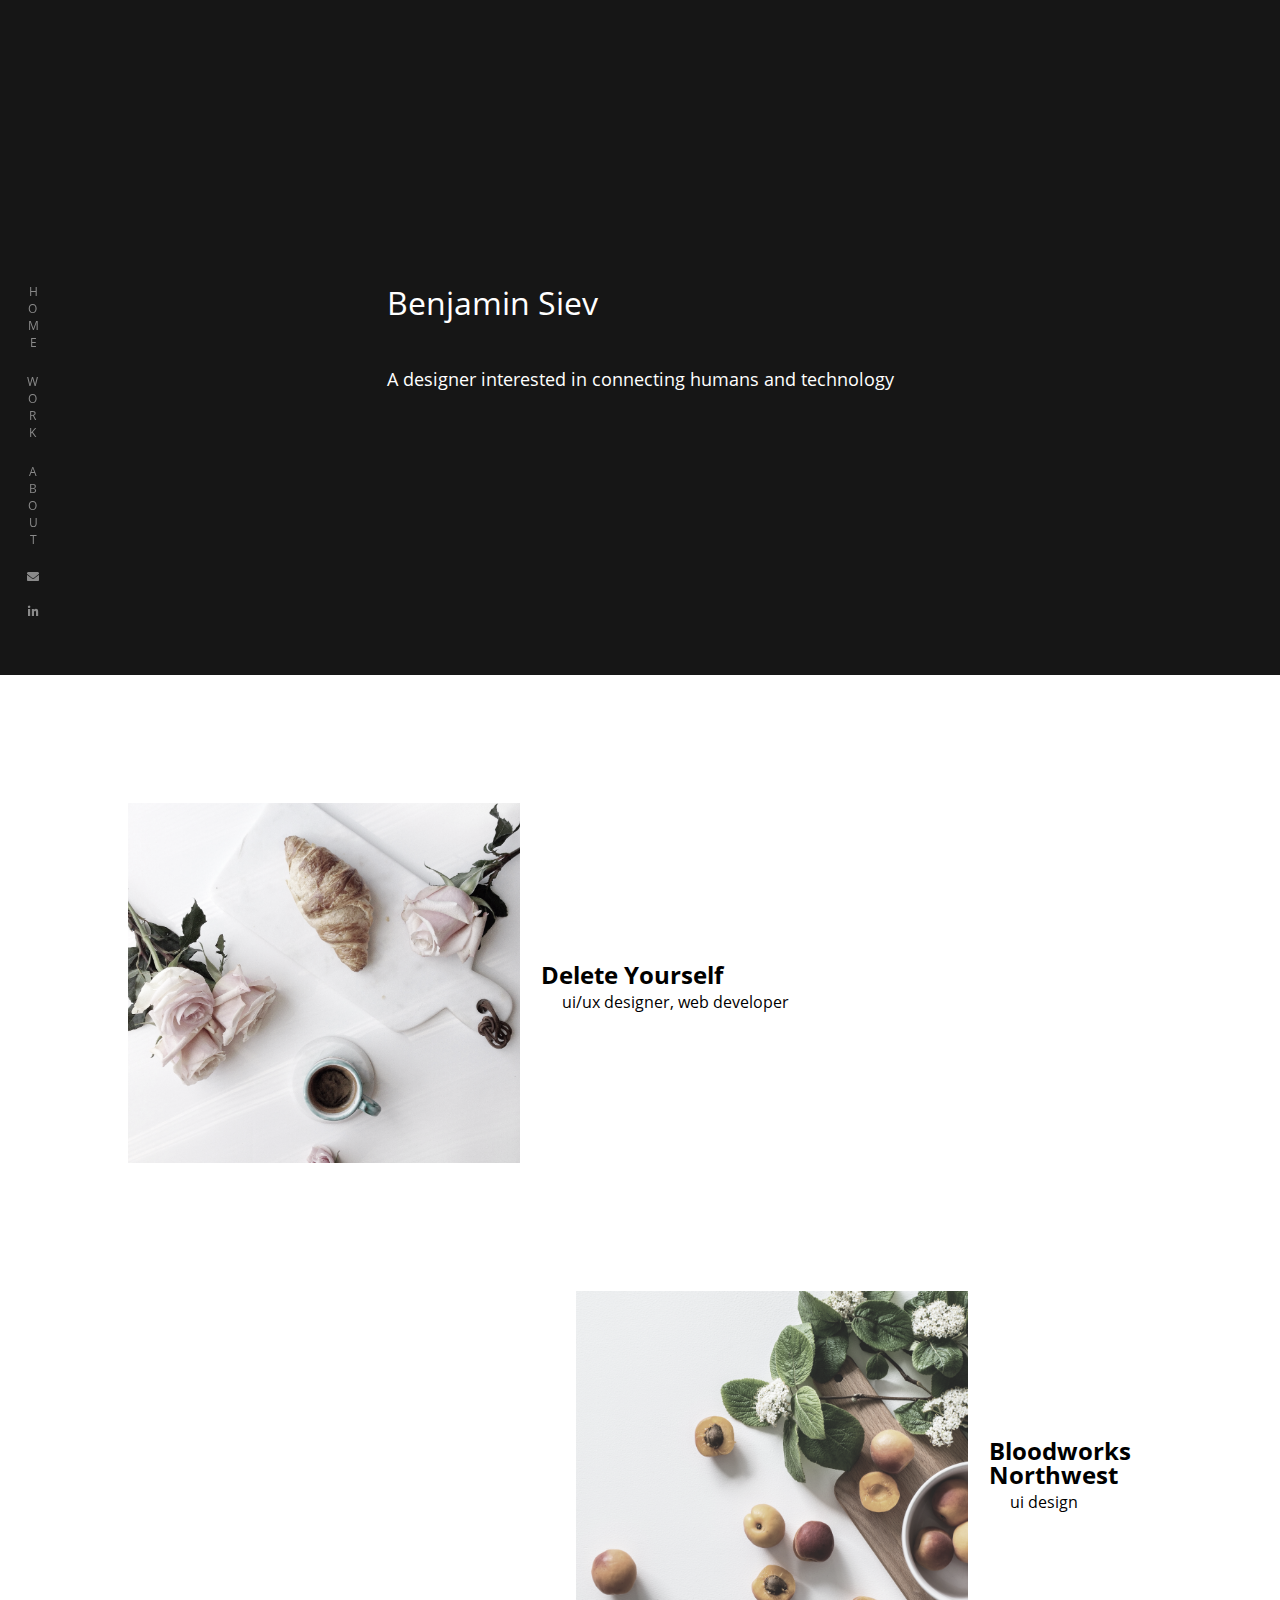
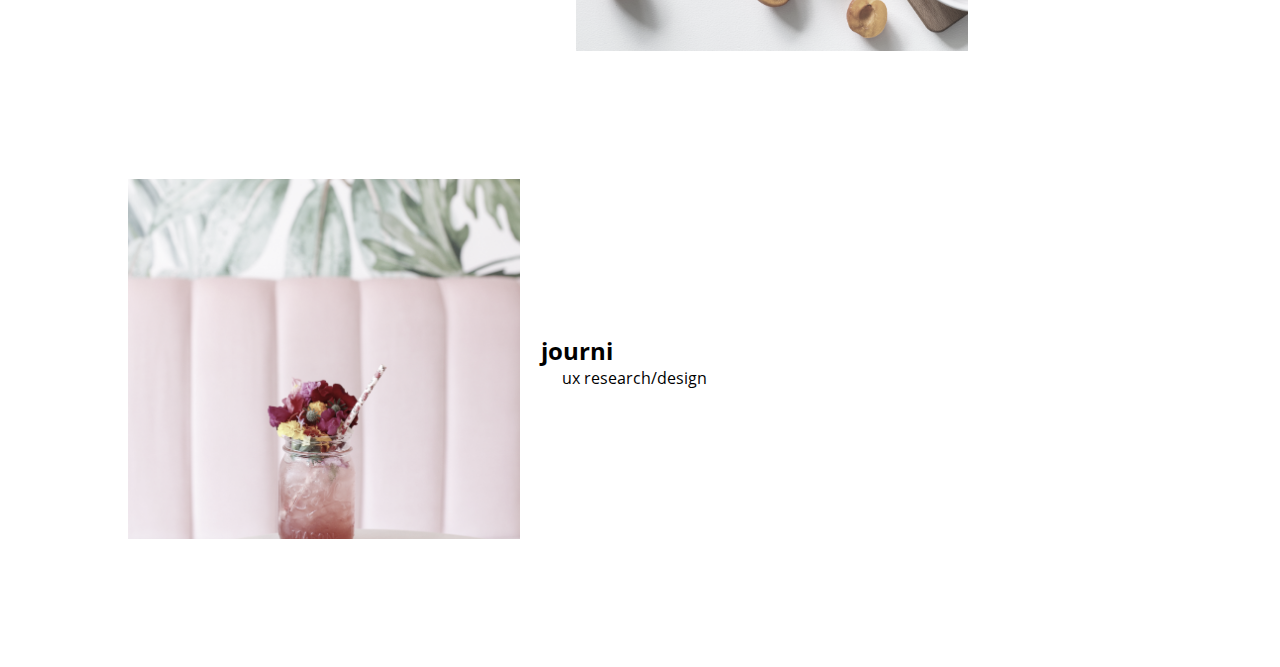
==== commit 34c8675c: "updated links, added more about me" ====
--- a/index.html
+++ b/index.html
@@ -16,8 +16,8 @@
 
             <div>
                 <a href="#">Home</a>
-                <a href="#">Work</a>
-                <a href="#">About</a>
+                <a href="#portfolio">Work</a>
+                <a href="http://benjaminsiev.me/about">About</a>
                 <a href="mailto:benjaminsiev@gmail.com"><i class="fa fa-envelope"></i></a>
                 <a href="https://www.linkedin.com/"><i class="fab fa-linkedin-in"></i></a>
             </div>
@@ -36,7 +36,7 @@
 
         <section class="portfolio">
                 <div class="portfolioItem">
-                    <a href="#">
+                    <a href="http://benjaminsiev.me/delete">
                         <div class="portfolioImage"></div>
                         
                         <div class="portfolioInfo">
--- a/css/styles.css
+++ b/css/styles.css
@@ -27,22 +27,22 @@
   margin: 2.5% 0; }
 
 h1 {
-  font-size: 1.75rem; }
+  font-size: 2em; }
 
 h2 {
-  font-size: 1.5rem; }
+  font-size: 1.75em; }
 
 h3 {
-  font-size: 1.25rem; }
+  font-size: 1.5em; }
 
 h4 {
-  font-size: 1rem; }
+  font-size: 1.25em; }
 
 h5 {
-  font-size: 0.75rem; }
+  font-size: 1em; }
 
 h6 {
-  font-size: 0.5rem; }
+  font-size: 0.75em; }
 
 a {
   text-decoration: none;
@@ -91,15 +91,13 @@
         color: #8a8a8a;
         margin: 0; } }
     @media screen and (min-width: 769px) {
-      #nav div a {
-        font-size: 0.5rem; }
-        #nav div a:hover {
-          color: #c4c4c4; } }
+      #nav div a:hover {
+        color: #c4c4c4; } }
   #nav .closeButton {
     position: absolute;
     bottom: 2%;
     left: 5%;
-    font-size: 3rem;
+    font-size: 3em;
     color: #fff; }
     @media screen and (min-width: 426px) {
       #nav .closeButton {
@@ -123,6 +121,10 @@
   .mobileNav a {
     color: #000; }
 
+@media screen and (min-width: 769px) {
+  body {
+    font-size: 16px; } }
+
 #landing {
   height: 75vh;
   width: 100vw;
@@ -138,7 +140,7 @@
     font-weight: normal;
     margin-bottom: 10%; }
   .container h3 {
-    font-size: 1.15rem;
+    font-size: 1.15em;
     font-weight: normal; }
 
 .portfolio a:link, .portfolio a:visited {
@@ -189,12 +191,13 @@
     .portfolioInfo {
       margin-top: 0; } }
   .portfolioInfo h1 {
-    font-size: 1.5rem; }
+    font-size: 1.5em; }
     @media screen and (min-width: 769px) {
       .portfolioInfo h1 {
         margin-left: 7.5%; } }
-  .portfolioInfo p {
-    margin-left: 15%; }
+  @media screen and (min-width: 769px) {
+    .portfolioInfo p {
+      margin-left: 15%; } }
   @media screen and (min-width: 769px) {
     .portfolioInfo {
       width: 25%;
